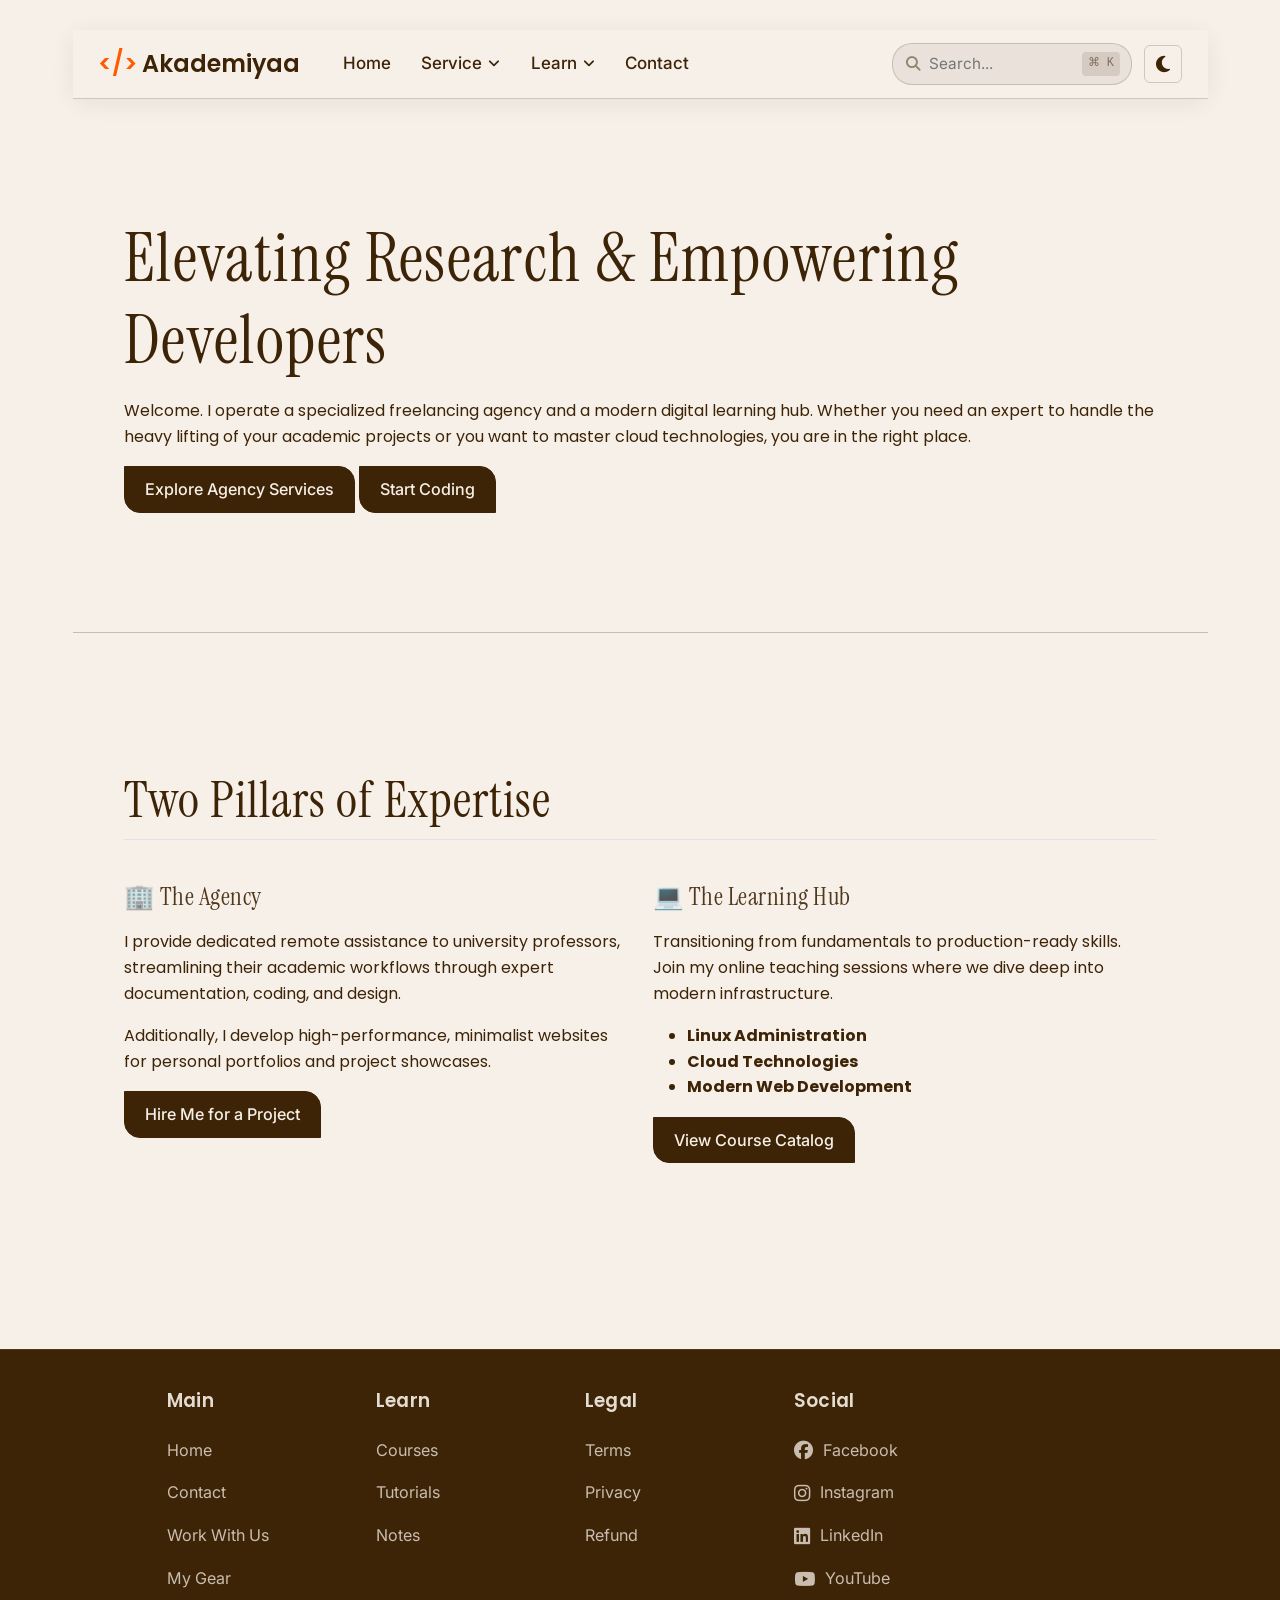
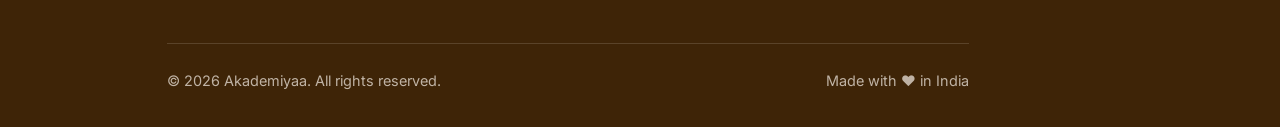
==== docs/index.html @ 66c4607c "website_added" ====
<!DOCTYPE html>
<html xmlns="http://www.w3.org/1999/xhtml" lang="en" xml:lang="en"><head>

<meta charset="utf-8">
<meta name="generator" content="quarto-1.8.26">

<meta name="viewport" content="width=device-width, initial-scale=1.0, user-scalable=yes">


<title>Akademiyaa</title>
<style>
code{white-space: pre-wrap;}
span.smallcaps{font-variant: small-caps;}
div.columns{display: flex; gap: min(4vw, 1.5em);}
div.column{flex: auto; overflow-x: auto;}
div.hanging-indent{margin-left: 1.5em; text-indent: -1.5em;}
ul.task-list{list-style: none;}
ul.task-list li input[type="checkbox"] {
  width: 0.8em;
  margin: 0 0.8em 0.2em -1em; /* quarto-specific, see https://github.com/quarto-dev/quarto-cli/issues/4556 */ 
  vertical-align: middle;
}
</style>


<script src="site_libs/quarto-nav/quarto-nav.js"></script>
<script src="site_libs/clipboard/clipboard.min.js"></script>
<script src="site_libs/quarto-search/autocomplete.umd.js"></script>
<script src="site_libs/quarto-search/fuse.min.js"></script>
<script src="site_libs/quarto-search/quarto-search.js"></script>
<meta name="quarto:offset" content="./">
<script src="site_libs/quarto-html/quarto.js" type="module"></script>
<script src="site_libs/quarto-html/tabsets/tabsets.js" type="module"></script>
<script src="site_libs/quarto-html/axe/axe-check.js" type="module"></script>
<script src="site_libs/quarto-html/popper.min.js"></script>
<script src="site_libs/quarto-html/tippy.umd.min.js"></script>
<script src="site_libs/quarto-html/anchor.min.js"></script>
<link href="site_libs/quarto-html/tippy.css" rel="stylesheet">
<link href="site_libs/quarto-html/quarto-syntax-highlighting-587c61ba64f3a5504c4d52d930310e48.css" rel="stylesheet" id="quarto-text-highlighting-styles">
<script src="site_libs/bootstrap/bootstrap.min.js"></script>
<link href="site_libs/bootstrap/bootstrap-icons.css" rel="stylesheet">
<link href="site_libs/bootstrap/bootstrap-ffa9a6279353761231ec249df0a7fdd3.min.css" rel="stylesheet" append-hash="true" id="quarto-bootstrap" data-mode="light">
<script id="quarto-search-options" type="application/json">{
  "location": "sidebar",
  "copy-button": false,
  "collapse-after": 3,
  "panel-placement": "start",
  "type": "textbox",
  "limit": 50,
  "keyboard-shortcut": [
    "f",
    "/",
    "s"
  ],
  "show-item-context": false,
  "language": {
    "search-no-results-text": "No results",
    "search-matching-documents-text": "matching documents",
    "search-copy-link-title": "Copy link to search",
    "search-hide-matches-text": "Hide additional matches",
    "search-more-match-text": "more match in this document",
    "search-more-matches-text": "more matches in this document",
    "search-clear-button-title": "Clear",
    "search-text-placeholder": "",
    "search-detached-cancel-button-title": "Cancel",
    "search-submit-button-title": "Submit",
    "search-label": "Search"
  }
}</script>
<link rel="stylesheet" href="https://cdnjs.cloudflare.com/ajax/libs/font-awesome/6.4.0/css/all.min.css">


<link rel="stylesheet" href="styles.css">
</head>

<body class="quarto-light">

<div id="quarto-search-results"></div>
<!-- content -->
<div id="quarto-content" class="quarto-container page-columns page-rows-contents page-layout-full">
<!-- sidebar -->
<!-- margin-sidebar -->
    
<!-- main -->
<main class="content column-page" id="quarto-document-content"><header id="title-block-header" class="quarto-title-block"></header>
<header class="custom-liquid-header">

  <div class="nav-container">

    

    <a href="./index.html" class="nav-brand">

      <span class="brand-brackets">&lt;/&gt;</span>Akademiyaa

    </a>



    <button class="mobile-menu-btn" id="mobile-toggle" aria-label="Toggle navigation">

      <i class="fa-solid fa-bars"></i>

    </button>



    <nav class="nav-menu" id="nav-menu">

      <ul class="nav-links">

        <li><a href="./index.html">Home</a></li>

        

        <li class="liquid-drop-item">

          <button class="liquid-drop-btn" aria-expanded="false">

            Service <i class="fa-solid fa-angle-down drop-icon"></i>

          </button>

          <ul class="liquid-drop-menu">

            <li><a href="./services/assistance.html">Remote Assistance</a></li>

            <li><a href="./services/webdev.html">Web Development</a></li>

          </ul>

        </li>



        <li class="liquid-drop-item">

          <button class="liquid-drop-btn" aria-expanded="false">

            Learn <i class="fa-solid fa-angle-down drop-icon"></i>

          </button>

          <ul class="liquid-drop-menu">

            <li><a href="./courses/all_courses.html">All Courses</a></li>

            <li><a href="./courses/clouds.html">Cloud Technologies</a></li>

            <li><a href="./courses/linux.html">Linux Distributions</a></li>

            <li><a href="./courses/languages.html">Programming Languages</a></li>

          </ul>

        </li>



        <li><a href="./contact.html">Contact</a></li>

      </ul>



      <div class="nav-actions">

        

        <div class="custom-search-container">

          <i class="fa-solid fa-magnifying-glass search-icon"></i>

          <input type="text" placeholder="Search..." class="custom-search-input" id="my-custom-search">

          <span class="search-shortcut">⌘ K</span>

        </div>



        <button id="custom-theme-toggle" class="theme-toggle-btn" aria-label="Toggle Dark Mode">

          <i class="fa-solid fa-moon dark-icon"></i>

          <i class="fa-solid fa-sun light-icon"></i>

        </button>

        

      </div>

    </nav>

  </div>

</header>



<script>

  document.addEventListener("DOMContentLoaded", () => {

    const themeToggle = document.getElementById("custom-theme-toggle");

    const htmlElement = document.documentElement;

    const mobileToggle = document.getElementById("mobile-toggle");

    const navMenu = document.getElementById("nav-menu");

    const dropdownToggles = document.querySelectorAll(".liquid-drop-btn");



    // Theme logic

    const currentTheme = localStorage.getItem("theme") || "light";

    if (currentTheme === "dark") htmlElement.setAttribute("data-bs-theme", "dark");



    themeToggle.addEventListener("click", () => {

      if (htmlElement.getAttribute("data-bs-theme") === "dark") {

        htmlElement.removeAttribute("data-bs-theme");

        localStorage.setItem("theme", "light");

      } else {

        htmlElement.setAttribute("data-bs-theme", "dark");

        localStorage.setItem("theme", "dark");

      }

    });



    // Mobile menu logic

    mobileToggle.addEventListener("click", () => navMenu.classList.toggle("active"));



    // Dropdown logic

    dropdownToggles.forEach(toggle => {

      toggle.addEventListener("click", (e) => {

        e.preventDefault(); 

        const parentLi = toggle.parentElement;

        document.querySelectorAll('.liquid-drop-item').forEach(item => {

          if (item !== parentLi) {

            item.classList.remove('open');

            item.querySelector('.drop-icon').style.transform = 'rotate(0deg)';

          }

        });

        parentLi.classList.toggle("open");

        const icon = toggle.querySelector('.drop-icon');

        icon.style.transform = parentLi.classList.contains("open") ? 'rotate(180deg)' : 'rotate(0deg)';

      });

    });

    

    document.addEventListener('click', (e) => {

      if (!e.target.closest('.liquid-drop-item')) {

        document.querySelectorAll('.liquid-drop-item').forEach(item => {

          item.classList.remove('open');

          item.querySelector('.drop-icon').style.transform = 'rotate(0deg)';

        });

      }

    });



    // SEARCH LOGIC (Connects your custom box to Quarto natively)

    const searchInput = document.getElementById("my-custom-search");



    if (searchInput) {

      document.addEventListener("keydown", (e) => {

        if ((e.metaKey || e.ctrlKey) && e.key === "k") {

          e.preventDefault(); 

          searchInput.focus(); 

        }

      });



      searchInput.addEventListener("keydown", (e) => {

        if (e.key === "Enter") {

          e.preventDefault(); 

          const query = searchInput.value.trim();

          

          if (query !== "") {

            // Find Quarto's real hidden search button

            const quartoBtn = document.querySelector("#quarto-search, .quarto-search-button");

            

            if (quartoBtn) {

              quartoBtn.click(); // Open the modal

              

              // Wait for modal to appear, then type the query

              setTimeout(() => {

                const modalInput = document.querySelector("#quarto-search-input, .aa-Input");

                if (modalInput) {

                  modalInput.value = query;

                  modalInput.dispatchEvent(new Event("input", { bubbles: true }));

                  modalInput.focus();

                }

              }, 200); 

            } else {

              window.location.href = `/search.html?q=${encodeURIComponent(query)}`;

            }

          }

        }

      });

    }

  });

</script>




<section id="elevating-research-empowering-developers" class="level1 content-section">
<h1>Elevating Research &amp; Empowering Developers</h1>
<p>Welcome. I operate a specialized freelancing agency and a modern digital learning hub. Whether you need an expert to handle the heavy lifting of your academic projects or you want to master cloud technologies, you are in the right place.</p>
<p><a href="#agency" class="btn btn-primary">Explore Agency Services</a> <a href="#learning" class="btn btn-primary">Start Coding</a></p>
</section>
<hr>
<section id="two-pillars-of-expertise" class="level2 content-section">
<h2 class="anchored" data-anchor-id="two-pillars-of-expertise">Two Pillars of Expertise</h2>
<div class="grid">
<section id="the-agency" class="level3 g-col-12 g-col-md-6">
<h3 class="anchored" data-anchor-id="the-agency">🏢 The Agency</h3>
<p>I provide dedicated remote assistance to university professors, streamlining their academic workflows through expert documentation, coding, and design.</p>
<p>Additionally, I develop high-performance, minimalist websites for personal portfolios and project showcases.</p>
<p><a href="./contact.html" class="btn btn-primary">Hire Me for a Project</a></p>
</section>
<section id="the-learning-hub" class="level3 g-col-12 g-col-md-6">
<h3 class="anchored" data-anchor-id="the-learning-hub">💻 The Learning Hub</h3>
<p>Transitioning from fundamentals to production-ready skills. Join my online teaching sessions where we dive deep into modern infrastructure.</p>
<ul>
<li><strong>Linux Administration</strong></li>
<li><strong>Cloud Technologies</strong></li>
<li><strong>Modern Web Development</strong></li>
</ul>
<p><a href=".\courses/coding.qmd" class="btn btn-primary">View Course Catalog</a></p>
</section>
</div>
</section>



</main> <!-- /main -->
<footer class="akademiyaa-footer">

  <div class="footer-grid-container">

    

    <div class="footer-col">

      <h4 class="footer-heading">Main</h4>

      <a href="./index.html">Home</a>

      <a href="./contact.html">Contact</a>

      <a href="./services/assistance.html">Work With Us</a>

      <a href="./about.html">My Gear</a>

    </div>

    

    <div class="footer-col">

      <h4 class="footer-heading">Learn</h4>

      <a href="./courses/clouds.html">Courses</a> <a href="./courses/coding.qmd">Tutorials</a>

      <a href="./notes.qmd">Notes</a>

    </div>

    

    <div class="footer-col">

      <h4 class="footer-heading">Legal</h4>

      <a href="./terms.qmd">Terms</a>

      <a href="./privacy.qmd">Privacy</a>

      <a href="./refund.qmd">Refund</a>

    </div>

    

    <div class="footer-col">

      <h4 class="footer-heading">Social</h4>

      <a href="https://facebook.com/yourpage" target="_blank"><i class="fa-brands fa-facebook"></i> Facebook</a>

      <a href="https://instagram.com/yourprofile" target="_blank"><i class="fa-brands fa-instagram"></i> Instagram</a>

      <a href="https://linkedin.com/in/yourprofile" target="_blank"><i class="fa-brands fa-linkedin"></i> LinkedIn</a>

      <a href="https://youtube.com/yourchannel" target="_blank"><i class="fa-brands fa-youtube"></i> YouTube</a>

    </div>



  </div>

  

  <div class="footer-bottom">

    <span class="footer-copyright">© 2026 Akademiyaa. All rights reserved.</span>

    <span class="footer-made-with">Made with ❤️ in India</span>

  </div>

</footer>
<script id="quarto-html-after-body" type="application/javascript">
  window.document.addEventListener("DOMContentLoaded", function (event) {
    const icon = "";
    const anchorJS = new window.AnchorJS();
    anchorJS.options = {
      placement: 'right',
      icon: icon
    };
    anchorJS.add('.anchored');
    const isCodeAnnotation = (el) => {
      for (const clz of el.classList) {
        if (clz.startsWith('code-annotation-')) {                     
          return true;
        }
      }
      return false;
    }
    const onCopySuccess = function(e) {
      // button target
      const button = e.trigger;
      // don't keep focus
      button.blur();
      // flash "checked"
      button.classList.add('code-copy-button-checked');
      var currentTitle = button.getAttribute("title");
      button.setAttribute("title", "Copied!");
      let tooltip;
      if (window.bootstrap) {
        button.setAttribute("data-bs-toggle", "tooltip");
        button.setAttribute("data-bs-placement", "left");
        button.setAttribute("data-bs-title", "Copied!");
        tooltip = new bootstrap.Tooltip(button, 
          { trigger: "manual", 
            customClass: "code-copy-button-tooltip",
            offset: [0, -8]});
        tooltip.show();    
      }
      setTimeout(function() {
        if (tooltip) {
          tooltip.hide();
          button.removeAttribute("data-bs-title");
          button.removeAttribute("data-bs-toggle");
          button.removeAttribute("data-bs-placement");
        }
        button.setAttribute("title", currentTitle);
        button.classList.remove('code-copy-button-checked');
      }, 1000);
      // clear code selection
      e.clearSelection();
    }
    const getTextToCopy = function(trigger) {
      const outerScaffold = trigger.parentElement.cloneNode(true);
      const codeEl = outerScaffold.querySelector('code');
      for (const childEl of codeEl.children) {
        if (isCodeAnnotation(childEl)) {
          childEl.remove();
        }
      }
      return codeEl.innerText;
    }
    const clipboard = new window.ClipboardJS('.code-copy-button:not([data-in-quarto-modal])', {
      text: getTextToCopy
    });
    clipboard.on('success', onCopySuccess);
    if (window.document.getElementById('quarto-embedded-source-code-modal')) {
      const clipboardModal = new window.ClipboardJS('.code-copy-button[data-in-quarto-modal]', {
        text: getTextToCopy,
        container: window.document.getElementById('quarto-embedded-source-code-modal')
      });
      clipboardModal.on('success', onCopySuccess);
    }
      var localhostRegex = new RegExp(/^(?:http|https):\/\/localhost\:?[0-9]*\//);
      var mailtoRegex = new RegExp(/^mailto:/);
        var filterRegex = new RegExp("https:\/\/akademiyaa\.github\.io\/");
      var isInternal = (href) => {
          return filterRegex.test(href) || localhostRegex.test(href) || mailtoRegex.test(href);
      }
      // Inspect non-navigation links and adorn them if external
     var links = window.document.querySelectorAll('a[href]:not(.nav-link):not(.navbar-brand):not(.toc-action):not(.sidebar-link):not(.sidebar-item-toggle):not(.pagination-link):not(.no-external):not([aria-hidden]):not(.dropdown-item):not(.quarto-navigation-tool):not(.about-link)');
      for (var i=0; i<links.length; i++) {
        const link = links[i];
        if (!isInternal(link.href)) {
          // undo the damage that might have been done by quarto-nav.js in the case of
          // links that we want to consider external
          if (link.dataset.originalHref !== undefined) {
            link.href = link.dataset.originalHref;
          }
            // target, if specified
            link.setAttribute("target", "_blank");
            if (link.getAttribute("rel") === null) {
              link.setAttribute("rel", "noopener");
            }
        }
      }
    function tippyHover(el, contentFn, onTriggerFn, onUntriggerFn) {
      const config = {
        allowHTML: true,
        maxWidth: 500,
        delay: 100,
        arrow: false,
        appendTo: function(el) {
            return el.parentElement;
        },
        interactive: true,
        interactiveBorder: 10,
        theme: 'quarto',
        placement: 'bottom-start',
      };
      if (contentFn) {
        config.content = contentFn;
      }
      if (onTriggerFn) {
        config.onTrigger = onTriggerFn;
      }
      if (onUntriggerFn) {
        config.onUntrigger = onUntriggerFn;
      }
      window.tippy(el, config); 
    }
    const noterefs = window.document.querySelectorAll('a[role="doc-noteref"]');
    for (var i=0; i<noterefs.length; i++) {
      const ref = noterefs[i];
      tippyHover(ref, function() {
        // use id or data attribute instead here
        let href = ref.getAttribute('data-footnote-href') || ref.getAttribute('href');
        try { href = new URL(href).hash; } catch {}
        const id = href.replace(/^#\/?/, "");
        const note = window.document.getElementById(id);
        if (note) {
          return note.innerHTML;
        } else {
          return "";
        }
      });
    }
    const xrefs = window.document.querySelectorAll('a.quarto-xref');
    const processXRef = (id, note) => {
      // Strip column container classes
      const stripColumnClz = (el) => {
        el.classList.remove("page-full", "page-columns");
        if (el.children) {
          for (const child of el.children) {
            stripColumnClz(child);
          }
        }
      }
      stripColumnClz(note)
      if (id === null || id.startsWith('sec-')) {
        // Special case sections, only their first couple elements
        const container = document.createElement("div");
        if (note.children && note.children.length > 2) {
          container.appendChild(note.children[0].cloneNode(true));
          for (let i = 1; i < note.children.length; i++) {
            const child = note.children[i];
            if (child.tagName === "P" && child.innerText === "") {
              continue;
            } else {
              container.appendChild(child.cloneNode(true));
              break;
            }
          }
          if (window.Quarto?.typesetMath) {
            window.Quarto.typesetMath(container);
          }
          return container.innerHTML
        } else {
          if (window.Quarto?.typesetMath) {
            window.Quarto.typesetMath(note);
          }
          return note.innerHTML;
        }
      } else {
        // Remove any anchor links if they are present
        const anchorLink = note.querySelector('a.anchorjs-link');
        if (anchorLink) {
          anchorLink.remove();
        }
        if (window.Quarto?.typesetMath) {
          window.Quarto.typesetMath(note);
        }
        if (note.classList.contains("callout")) {
          return note.outerHTML;
        } else {
          return note.innerHTML;
        }
      }
    }
    for (var i=0; i<xrefs.length; i++) {
      const xref = xrefs[i];
      tippyHover(xref, undefined, function(instance) {
        instance.disable();
        let url = xref.getAttribute('href');
        let hash = undefined; 
        if (url.startsWith('#')) {
          hash = url;
        } else {
          try { hash = new URL(url).hash; } catch {}
        }
        if (hash) {
          const id = hash.replace(/^#\/?/, "");
          const note = window.document.getElementById(id);
          if (note !== null) {
            try {
              const html = processXRef(id, note.cloneNode(true));
              instance.setContent(html);
            } finally {
              instance.enable();
              instance.show();
            }
          } else {
            // See if we can fetch this
            fetch(url.split('#')[0])
            .then(res => res.text())
            .then(html => {
              const parser = new DOMParser();
              const htmlDoc = parser.parseFromString(html, "text/html");
              const note = htmlDoc.getElementById(id);
              if (note !== null) {
                const html = processXRef(id, note);
                instance.setContent(html);
              } 
            }).finally(() => {
              instance.enable();
              instance.show();
            });
          }
        } else {
          // See if we can fetch a full url (with no hash to target)
          // This is a special case and we should probably do some content thinning / targeting
          fetch(url)
          .then(res => res.text())
          .then(html => {
            const parser = new DOMParser();
            const htmlDoc = parser.parseFromString(html, "text/html");
            const note = htmlDoc.querySelector('main.content');
            if (note !== null) {
              // This should only happen for chapter cross references
              // (since there is no id in the URL)
              // remove the first header
              if (note.children.length > 0 && note.children[0].tagName === "HEADER") {
                note.children[0].remove();
              }
              const html = processXRef(null, note);
              instance.setContent(html);
            } 
          }).finally(() => {
            instance.enable();
            instance.show();
          });
        }
      }, function(instance) {
      });
    }
        let selectedAnnoteEl;
        const selectorForAnnotation = ( cell, annotation) => {
          let cellAttr = 'data-code-cell="' + cell + '"';
          let lineAttr = 'data-code-annotation="' +  annotation + '"';
          const selector = 'span[' + cellAttr + '][' + lineAttr + ']';
          return selector;
        }
        const selectCodeLines = (annoteEl) => {
          const doc = window.document;
          const targetCell = annoteEl.getAttribute("data-target-cell");
          const targetAnnotation = annoteEl.getAttribute("data-target-annotation");
          const annoteSpan = window.document.querySelector(selectorForAnnotation(targetCell, targetAnnotation));
          const lines = annoteSpan.getAttribute("data-code-lines").split(",");
          const lineIds = lines.map((line) => {
            return targetCell + "-" + line;
          })
          let top = null;
          let height = null;
          let parent = null;
          if (lineIds.length > 0) {
              //compute the position of the single el (top and bottom and make a div)
              const el = window.document.getElementById(lineIds[0]);
              top = el.offsetTop;
              height = el.offsetHeight;
              parent = el.parentElement.parentElement;
            if (lineIds.length > 1) {
              const lastEl = window.document.getElementById(lineIds[lineIds.length - 1]);
              const bottom = lastEl.offsetTop + lastEl.offsetHeight;
              height = bottom - top;
            }
            if (top !== null && height !== null && parent !== null) {
              // cook up a div (if necessary) and position it 
              let div = window.document.getElementById("code-annotation-line-highlight");
              if (div === null) {
                div = window.document.createElement("div");
                div.setAttribute("id", "code-annotation-line-highlight");
                div.style.position = 'absolute';
                parent.appendChild(div);
              }
              div.style.top = top - 2 + "px";
              div.style.height = height + 4 + "px";
              div.style.left = 0;
              let gutterDiv = window.document.getElementById("code-annotation-line-highlight-gutter");
              if (gutterDiv === null) {
                gutterDiv = window.document.createElement("div");
                gutterDiv.setAttribute("id", "code-annotation-line-highlight-gutter");
                gutterDiv.style.position = 'absolute';
                const codeCell = window.document.getElementById(targetCell);
                const gutter = codeCell.querySelector('.code-annotation-gutter');
                gutter.appendChild(gutterDiv);
              }
              gutterDiv.style.top = top - 2 + "px";
              gutterDiv.style.height = height + 4 + "px";
            }
            selectedAnnoteEl = annoteEl;
          }
        };
        const unselectCodeLines = () => {
          const elementsIds = ["code-annotation-line-highlight", "code-annotation-line-highlight-gutter"];
          elementsIds.forEach((elId) => {
            const div = window.document.getElementById(elId);
            if (div) {
              div.remove();
            }
          });
          selectedAnnoteEl = undefined;
        };
          // Handle positioning of the toggle
      window.addEventListener(
        "resize",
        throttle(() => {
          elRect = undefined;
          if (selectedAnnoteEl) {
            selectCodeLines(selectedAnnoteEl);
          }
        }, 10)
      );
      function throttle(fn, ms) {
      let throttle = false;
      let timer;
        return (...args) => {
          if(!throttle) { // first call gets through
              fn.apply(this, args);
              throttle = true;
          } else { // all the others get throttled
              if(timer) clearTimeout(timer); // cancel #2
              timer = setTimeout(() => {
                fn.apply(this, args);
                timer = throttle = false;
              }, ms);
          }
        };
      }
        // Attach click handler to the DT
        const annoteDls = window.document.querySelectorAll('dt[data-target-cell]');
        for (const annoteDlNode of annoteDls) {
          annoteDlNode.addEventListener('click', (event) => {
            const clickedEl = event.target;
            if (clickedEl !== selectedAnnoteEl) {
              unselectCodeLines();
              const activeEl = window.document.querySelector('dt[data-target-cell].code-annotation-active');
              if (activeEl) {
                activeEl.classList.remove('code-annotation-active');
              }
              selectCodeLines(clickedEl);
              clickedEl.classList.add('code-annotation-active');
            } else {
              // Unselect the line
              unselectCodeLines();
              clickedEl.classList.remove('code-annotation-active');
            }
          });
        }
    const findCites = (el) => {
      const parentEl = el.parentElement;
      if (parentEl) {
        const cites = parentEl.dataset.cites;
        if (cites) {
          return {
            el,
            cites: cites.split(' ')
          };
        } else {
          return findCites(el.parentElement)
        }
      } else {
        return undefined;
      }
    };
    var bibliorefs = window.document.querySelectorAll('a[role="doc-biblioref"]');
    for (var i=0; i<bibliorefs.length; i++) {
      const ref = bibliorefs[i];
      const citeInfo = findCites(ref);
      if (citeInfo) {
        tippyHover(citeInfo.el, function() {
          var popup = window.document.createElement('div');
          citeInfo.cites.forEach(function(cite) {
            var citeDiv = window.document.createElement('div');
            citeDiv.classList.add('hanging-indent');
            citeDiv.classList.add('csl-entry');
            var biblioDiv = window.document.getElementById('ref-' + cite);
            if (biblioDiv) {
              citeDiv.innerHTML = biblioDiv.innerHTML;
            }
            popup.appendChild(citeDiv);
          });
          return popup.innerHTML;
        });
      }
    }
  });
  </script>
</div> <!-- /content -->




</body></html>
---- docs/site_libs/quarto-html/tippy.css ----
.tippy-box[data-animation=fade][data-state=hidden]{opacity:0}[data-tippy-root]{max-width:calc(100vw - 10px)}.tippy-box{position:relative;background-color:#333;color:#fff;border-radius:4px;font-size:14px;line-height:1.4;white-space:normal;outline:0;transition-property:transform,visibility,opacity}.tippy-box[data-placement^=top]>.tippy-arrow{bottom:0}.tippy-box[data-placement^=top]>.tippy-arrow:before{bottom:-7px;left:0;border-width:8px 8px 0;border-top-color:initial;transform-origin:center top}.tippy-box[data-placement^=bottom]>.tippy-arrow{top:0}.tippy-box[data-placement^=bottom]>.tippy-arrow:before{top:-7px;left:0;border-width:0 8px 8px;border-bottom-color:initial;transform-origin:center bottom}.tippy-box[data-placement^=left]>.tippy-arrow{right:0}.tippy-box[data-placement^=left]>.tippy-arrow:before{border-width:8px 0 8px 8px;border-left-color:initial;right:-7px;transform-origin:center left}.tippy-box[data-placement^=right]>.tippy-arrow{left:0}.tippy-box[data-placement^=right]>.tippy-arrow:before{left:-7px;border-width:8px 8px 8px 0;border-right-color:initial;transform-origin:center right}.tippy-box[data-inertia][data-state=visible]{transition-timing-function:cubic-bezier(.54,1.5,.38,1.11)}.tippy-arrow{width:16px;height:16px;color:#333}.tippy-arrow:before{content:"";position:absolute;border-color:transparent;border-style:solid}.tippy-content{position:relative;padding:5px 9px;z-index:1}
---- docs/site_libs/quarto-html/quarto-syntax-highlighting-587c61ba64f3a5504c4d52d930310e48.css ----
/* quarto syntax highlight colors */
:root {
  --quarto-hl-ot-color: #003B4F;
  --quarto-hl-at-color: #657422;
  --quarto-hl-ss-color: #20794D;
  --quarto-hl-an-color: #5E5E5E;
  --quarto-hl-fu-color: #4758AB;
  --quarto-hl-st-color: #20794D;
  --quarto-hl-cf-color: #003B4F;
  --quarto-hl-op-color: #5E5E5E;
  --quarto-hl-er-color: #AD0000;
  --quarto-hl-bn-color: #AD0000;
  --quarto-hl-al-color: #AD0000;
  --quarto-hl-va-color: #111111;
  --quarto-hl-bu-color: inherit;
  --quarto-hl-ex-color: inherit;
  --quarto-hl-pp-color: #AD0000;
  --quarto-hl-in-color: #5E5E5E;
  --quarto-hl-vs-color: #20794D;
  --quarto-hl-wa-color: #5E5E5E;
  --quarto-hl-do-color: #5E5E5E;
  --quarto-hl-im-color: #00769E;
  --quarto-hl-ch-color: #20794D;
  --quarto-hl-dt-color: #AD0000;
  --quarto-hl-fl-color: #AD0000;
  --quarto-hl-co-color: #5E5E5E;
  --quarto-hl-cv-color: #5E5E5E;
  --quarto-hl-cn-color: #8f5902;
  --quarto-hl-sc-color: #5E5E5E;
  --quarto-hl-dv-color: #AD0000;
  --quarto-hl-kw-color: #003B4F;
}

/* other quarto variables */
:root {
  --quarto-font-monospace: SFMono-Regular, Menlo, Monaco, Consolas, "Liberation Mono", "Courier New", monospace;
}

/* syntax highlight based on Pandoc's rules */
pre > code.sourceCode > span {
  color: #003B4F;
}

code.sourceCode > span {
  color: #003B4F;
}

div.sourceCode,
div.sourceCode pre.sourceCode {
  color: #003B4F;
}

/* Normal */
code span {
  color: #003B4F;
}

/* Alert */
code span.al {
  color: #AD0000;
  font-style: inherit;
}

/* Annotation */
code span.an {
  color: #5E5E5E;
  font-style: inherit;
}

/* Attribute */
code span.at {
  color: #657422;
  font-style: inherit;
}

/* BaseN */
code span.bn {
  color: #AD0000;
  font-style: inherit;
}

/* BuiltIn */
code span.bu {
  font-style: inherit;
}

/* ControlFlow */
code span.cf {
  color: #003B4F;
  font-weight: bold;
  font-style: inherit;
}

/* Char */
code span.ch {
  color: #20794D;
  font-style: inherit;
}

/* Constant */
code span.cn {
  color: #8f5902;
  font-style: inherit;
}

/* Comment */
code span.co {
  color: #5E5E5E;
  font-style: inherit;
}

/* CommentVar */
code span.cv {
  color: #5E5E5E;
  font-style: italic;
}

/* Documentation */
code span.do {
  color: #5E5E5E;
  font-style: italic;
}

/* DataType */
code span.dt {
  color: #AD0000;
  font-style: inherit;
}

/* DecVal */
code span.dv {
  color: #AD0000;
  font-style: inherit;
}

/* Error */
code span.er {
  color: #AD0000;
  font-style: inherit;
}

/* Extension */
code span.ex {
  font-style: inherit;
}

/* Float */
code span.fl {
  color: #AD0000;
  font-style: inherit;
}

/* Function */
code span.fu {
  color: #4758AB;
  font-style: inherit;
}

/* Import */
code span.im {
  color: #00769E;
  font-style: inherit;
}

/* Information */
code span.in {
  color: #5E5E5E;
  font-style: inherit;
}

/* Keyword */
code span.kw {
  color: #003B4F;
  font-weight: bold;
  font-style: inherit;
}

/* Operator */
code span.op {
  color: #5E5E5E;
  font-style: inherit;
}

/* Other */
code span.ot {
  color: #003B4F;
  font-style: inherit;
}

/* Preprocessor */
code span.pp {
  color: #AD0000;
  font-style: inherit;
}

/* SpecialChar */
code span.sc {
  color: #5E5E5E;
  font-style: inherit;
}

/* SpecialString */
code span.ss {
  color: #20794D;
  font-style: inherit;
}

/* String */
code span.st {
  color: #20794D;
  font-style: inherit;
}

/* Variable */
code span.va {
  color: #111111;
  font-style: inherit;
}

/* VerbatimString */
code span.vs {
  color: #20794D;
  font-style: inherit;
}

/* Warning */
code span.wa {
  color: #5E5E5E;
  font-style: italic;
}

.prevent-inlining {
  content: "</";
}

/*# sourceMappingURL=2dce1cc6c82594539e1579de68416b47.css.map */
---- docs/styles.css ----
@import url('https://fonts.googleapis.com/css2?family=Instrument+Serif:ital@0;1&family=Inter:wght@400;500;600&family=Poppins:wght@300;400;500;600&display=swap');

/* ==========================================================================
   Akademiyaa - Minimalist Liquid Glass Theme
   Strict Palette | Asymmetric Geometry | Custom Fonts
   ========================================================================== */

:root {
  /* STRICT 4-COLOR PALETTE */
  --color-orange: #ff5c00;      /* Vivid Orange */
  --color-dark: #3e2407;        /* French Roast */
  --color-mid: #796758;         /* Soft Brown */
  --color-light: #f7f0e8;       /* Orangey Greige */

  /* Light Mode Assignment */
  --page-bg: var(--color-light); 
  --text-main: var(--color-dark); 
  --accent: var(--color-orange);
  
  /* Liquid Glass Base */
  --glass-bg: rgba(247, 240, 232, 0.75);
  --glass-border: rgba(121, 103, 88, 0.3); 
  --glass-shadow: rgba(62, 36, 7, 0.08); 
  --code-bg: rgba(121, 103, 88, 0.1);
}

[data-bs-theme="dark"] {
  /* Dark Mode Assignment */
  --page-bg: var(--color-dark); 
  --text-main: var(--color-light); 
  --accent: var(--color-orange);
  
  /* Dark Glass Base */
  --glass-bg: rgba(62, 36, 7, 0.75);
  --glass-border: rgba(247, 240, 232, 0.15); 
  --glass-shadow: rgba(0, 0, 0, 0.3); 
  --code-bg: rgba(247, 240, 232, 0.05);
}

/* --- Base Styles --- */
body {
  font-family: 'Poppins', sans-serif; 
  background-color: var(--page-bg) !important;
  color: var(--text-main) !important;
  line-height: 1.6;
  font-size: 16px; 
  margin: 0;
  padding: 0;
  transition: background-color 0.4s ease, color 0.4s ease; 
}

h1, h2, h3, h4, h5 { 
  font-family: 'Instrument Serif', serif; 
  font-weight: 400; 
  letter-spacing: 0.02em; 
  color: var(--text-main);
  margin-bottom: 1rem;
}

h1 { font-size: 3rem; }
h2 { font-size: 2.25rem; }

a { color: var(--text-main); transition: color 0.2s ease, opacity 0.2s ease; }
a:hover { color: var(--accent); opacity: 1; }


/* 1. Hide Quarto's auto-generated title block that is floating above the navbar */
header#title-block-header {
  display: none !important;
}
.quarto-title-banner {
  display: none !important;
}

/* 2. Safely hide Quarto's default navbar (so JS can still click the search button) */
#quarto-header {
  position: absolute !important;
  top: -9999px !important;
  visibility: hidden !important;
  height: 0 !important;
  overflow: hidden !important;
}



/* ==========================================================================
   Custom Liquid Glass Header
   ========================================================================== */
.custom-liquid-header {
  font-family: 'Inter', sans-serif;
  background: var(--glass-bg); 
  backdrop-filter: blur(16px);
  -webkit-backdrop-filter: blur(16px);
  border-bottom: 1px solid var(--glass-border);
  box-shadow: 0 4px 30px var(--glass-shadow);
  position: sticky;
  top: 0;
  z-index: 1000;
  transition: background-color 0.4s ease, border-color 0.4s ease;
}

.nav-container {
  display: flex;
  justify-content: space-between;
  align-items: center;
  padding: 0.75rem 1.5rem;
  max-width: 1400px;
  margin: 0 auto;
}

.nav-brand {
  font-family: 'Poppins', sans-serif;
  font-weight: 600;
  font-size: 1.4rem;
  color: var(--text-main);
  text-decoration: none;
  display: flex;
  align-items: center;
  gap: 4px;
}

.brand-brackets { color: var(--color-orange); }
.nav-brand:hover { opacity: 0.9; color: var(--text-main); }

.nav-menu {
  display: flex;
  align-items: center;
  justify-content: space-between;
  flex-grow: 1;
  margin-left: 2.5rem;
}

.nav-links {
  display: flex;
  list-style: none; 
  gap: 1.8rem;
  margin: 0;
  padding: 0;
}

.nav-links a {
  color: var(--text-main);
  text-decoration: none;
  font-weight: 500;
  font-size: 1rem;
  transition: color 0.2s ease;
}

.nav-links a:hover { color: var(--color-orange); }

.nav-actions { display: flex; align-items: center; gap: 12px; }

/* --- Search Pill --- */
.custom-search-container { position: relative; display: flex; align-items: center; }
.search-icon { position: absolute; left: 14px; color: var(--text-main); opacity: 0.5; font-size: 0.85rem; }

.custom-search-input {
  background-color: var(--code-bg);
  border: 1px solid var(--glass-border);
  color: var(--text-main);
  border-radius: 20px;
  padding: 8px 40px 8px 36px;
  font-family: 'Inter', sans-serif;
  font-size: 0.9rem;
  width: 240px;
  transition: all 0.3s ease;
}

.custom-search-input:focus {
  outline: none;
  border-color: var(--color-orange);
  box-shadow: 0 0 0 2px rgba(255, 92, 0, 0.2);
  background-color: transparent;
}

.search-shortcut {
  position: absolute;
  right: 12px;
  background: var(--glass-border);
  color: var(--text-main);
  padding: 2px 6px;
  border-radius: 4px;
  font-size: 0.7rem;
  font-family: monospace;
  opacity: 0.6;
  pointer-events: none;
}

/* --- ASYMMETRIC BUTTON GEOMETRY --- */
.nav-btn, .btn-primary {
  font-family: 'Inter', sans-serif;
  font-weight: 500;
  font-size: 0.95rem;
  padding: 10px 20px;
  text-decoration: none;
  transition: all 0.3s ease;
  display: inline-flex;
  align-items: center;
  justify-content: center;
  gap: 8px;
}

.btn-login {
  background-color: transparent;
  border: 1px solid var(--glass-border);
  color: var(--text-main);
  border-radius: 16px 0 16px 0 !important;
}

.btn-login:hover {
  background-color: var(--code-bg);
  border-color: var(--text-main);
}

.btn-signup, .btn-primary, .btn-submit-solid {
  background-color: var(--color-dark); 
  color: var(--color-light); 
  border: 1px solid var(--color-dark);
  border-radius: 0 16px 0 16px !important;
}

.btn-signup:hover, .btn-primary:hover, .btn-submit-solid:hover {
  background-color: var(--color-orange);
  border-color: var(--color-orange);
  color: var(--color-light);
  transform: translateY(-2px);
  box-shadow: 0 6px 20px rgba(255, 92, 0, 0.25);
}

[data-bs-theme="dark"] .btn-signup, 
[data-bs-theme="dark"] .btn-primary, 
[data-bs-theme="dark"] .btn-submit-solid {
  background-color: var(--color-light);
  color: var(--color-dark);
  border-color: var(--color-light);
}

[data-bs-theme="dark"] .btn-signup:hover, 
[data-bs-theme="dark"] .btn-primary:hover, 
[data-bs-theme="dark"] .btn-submit-solid:hover {
  background-color: var(--color-orange);
  color: var(--color-light);
  border-color: var(--color-orange);
}

/* --- Sun/Moon Theme Toggle --- */
.theme-toggle-btn {
  background: transparent;
  border: 1px solid var(--glass-border);
  color: var(--text-main);
  border-radius: 6px;
  width: 38px;
  height: 38px;
  display: flex;
  align-items: center;
  justify-content: center;
  cursor: pointer;
  transition: all 0.3s ease;
  font-size: 1.1rem;
}

.theme-toggle-btn:hover {
  background: var(--code-bg);
  color: var(--color-orange);
  border-color: var(--color-orange);
}

.light-icon { display: none; }
.dark-icon { display: block; }
[data-bs-theme="dark"] .light-icon { display: block; color: var(--color-orange); }
[data-bs-theme="dark"] .dark-icon { display: none; }

/* --- Mobile Menu --- */
.mobile-menu-btn {
  display: none;
  background: transparent;
  border: 1px solid var(--glass-border);
  color: var(--text-main);
  font-size: 1.25rem;
  padding: 6px 10px;
  border-radius: 6px;
  cursor: pointer;
}

@media (max-width: 992px) {
  .mobile-menu-btn { display: block; }
  .nav-menu {
    display: none;
    flex-direction: column;
    position: absolute;
    top: 100%;
    left: 0;
    width: 100%;
    background: var(--glass-bg);
    backdrop-filter: blur(20px);
    -webkit-backdrop-filter: blur(20px);
    border-bottom: 1px solid var(--glass-border);
    padding: 1.5rem;
    margin: 0;
    gap: 1.5rem;
    border-radius: 0 0 24px 24px;
  }
  .nav-menu.active { display: flex; }
  .nav-links { flex-direction: column; width: 100%; text-align: center; gap: 1rem; }
  .nav-actions { flex-direction: column; width: 100%; }
  .custom-search-input, .custom-search-container, .nav-btn { width: 100%; text-align: center; }
}


/* ==========================================================================
   Header Dropdown Menus (Liquid Glass) - BOOTSTRAP CONFLICT FIXED
   ========================================================================== */
.liquid-drop-item {
  position: relative;
}

.liquid-drop-btn {
  background: none;
  border: none;
  color: var(--text-main);
  font-family: 'Inter', sans-serif;
  font-weight: 500;
  font-size: 1rem;
  cursor: pointer;
  display: flex;
  align-items: center;
  gap: 6px;
  padding: 0;
  transition: color 0.2s ease;
}

.liquid-drop-btn:hover {
  color: var(--color-orange);
}

.drop-icon {
  font-size: 0.8em;
  transition: transform 0.3s ease;
}

/* The Glass Dropdown Box */
.liquid-drop-menu {
  position: absolute;
  top: 150%;
  left: 0;
  background: var(--glass-bg);
  backdrop-filter: blur(24px);
  -webkit-backdrop-filter: blur(24px);
  border: 1px solid var(--glass-border);
  box-shadow: 0 10px 40px var(--glass-shadow);
  border-radius: 12px;
  list-style: none;
  padding: 0.75rem 0;
  min-width: 280px;
  opacity: 0;
  visibility: hidden;
  pointer-events: none; 
  transform: translateY(15px);
  transition: all 0.3s ease;
  z-index: 1001;
}

/* Desktop Hover Trigger */
@media (min-width: 993px) {
  .liquid-drop-item:hover .liquid-drop-menu {
    opacity: 1;
    visibility: visible;
    pointer-events: auto;
    transform: translateY(0);
    top: 100%;
  }
  
  .liquid-drop-item:hover .drop-icon {
    transform: rotate(180deg);
  }
}

/* JS Click Trigger (Fallback/Mobile) */
.liquid-drop-item.open .liquid-drop-menu {
  opacity: 1;
  visibility: visible;
  pointer-events: auto;
  transform: translateY(0);
  top: 100%;
}

.liquid-drop-menu li { margin: 0; }

/* Links inside the dropdown */
.liquid-drop-menu a {
  display: block;
  padding: 12px 24px;
  color: var(--text-main);
  font-size: 0.95rem;
  font-weight: 500;
  border-bottom: 1px solid rgba(121, 103, 88, 0.1);
  transition: all 0.2s ease;
}

[data-bs-theme="dark"] .liquid-drop-menu a {
  border-bottom: 1px solid rgba(247, 240, 232, 0.05);
}

.liquid-drop-menu li:last-child a { border-bottom: none; }

.liquid-drop-menu a:hover {
  background: var(--code-bg);
  color: var(--color-orange);
  padding-left: 28px;
}

/* --- Mobile Menu Dropdown Overrides --- */
@media (max-width: 992px) {
  .liquid-drop-item { width: 100%; }
  
  .liquid-drop-btn {
    width: 100%;
    justify-content: center;
    padding: 10px 0;
  }
  
  .liquid-drop-menu {
    position: static;
    box-shadow: none;
    background: rgba(0, 0, 0, 0.03); 
    border: none;
    border-left: 2px solid var(--color-orange); 
    border-radius: 0 12px 12px 0;
    margin-top: 10px;
    opacity: 1;
    visibility: visible;
    pointer-events: auto;
    transform: none;
    display: none; 
  }
  
  [data-bs-theme="dark"] .liquid-drop-menu {
    background: rgba(255, 255, 255, 0.03);
  }
  
  .liquid-drop-item.open .liquid-drop-menu {
    display: block; 
  }
  
  .liquid-drop-menu a {
    padding: 12px 20px;
    border-bottom: none;
  }
}



/* ==========================================================================
   Content & Code Styling
   ========================================================================== */
.content-section { padding: 2.5rem 1.25rem; }

pre, code {
  background-color: var(--code-bg) !important;
  color: var(--text-main) !important;
  border-radius: 8px;
  border: 1px solid var(--glass-border);
}

code { padding: 0.2em 0.4em; font-size: 0.9em; font-family: monospace; }
pre { padding: 1.25rem; overflow-x: auto; }
pre code { padding: 0; border: none; }

@media (min-width: 768px) {
  h1 { font-size: 4rem; }
  h2 { font-size: 3rem; }
  .content-section { padding: 5rem 2rem; max-width: 1100px; margin: 0 auto; }
}

/* ==========================================================================
   Contact Page & General Cards - Asymmetric Geometry
   ========================================================================== */
.contact-card {
  border-radius: 0 40px 0 40px; 
  overflow: hidden; 
  margin-top: 2rem;
  box-shadow: 0 15px 35px var(--glass-shadow); 
  background: var(--glass-bg);
  backdrop-filter: blur(12px);
  -webkit-backdrop-filter: blur(12px);
  border: 1px solid var(--glass-border);
}

.contact-sidebar {
  background-color: var(--color-dark) !important; 
  color: var(--color-light) !important; 
  padding: 3rem 2rem;
  display: flex;
  flex-direction: column;
}

.contact-sidebar h2 { color: var(--color-light) !important; font-size: 2.5rem; margin-bottom: 1rem; }
.contact-info-block { 
  display: flex; 
  align-items: flex-start; 
  gap: 16px;
  margin-bottom: 1.5rem; 
  font-size: 1rem; 
  color: var(--color-light) !important; 
}
.contact-info-block i { margin-top: 4px; opacity: 0.8; color: var(--color-orange); }
.contact-info-block span { word-wrap: break-word; line-height: 1.4; }
.hours-block { margin-top: 2rem; line-height: 1.6; opacity: 0.9; color: var(--color-light) !important; }

.social-icons-contact { margin-top: auto; padding-top: 3rem; display: flex; gap: 20px; }
.social-icons-contact a { font-size: 1.25rem; color: var(--color-light) !important; opacity: 0.8; transition: all 0.3s ease; }
.social-icons-contact a:hover { opacity: 1; color: var(--color-orange) !important; transform: translateY(-2px); }

.contact-form-area { padding: 3rem 2rem; background-color: transparent; }
.form-group, .contact-form-area .grid div { margin-bottom: 1.25rem; }
label { font-size: 0.9rem; font-weight: 600; margin-bottom: 8px; display: block; }

.form-control {
  background-color: var(--code-bg) !important; 
  border: 1px solid var(--glass-border);
  color: var(--text-main) !important;
  border-radius: 8px;
  padding: 12px 16px;
  width: 100%;
  font-family: 'Poppins', sans-serif;
}

.form-control:focus { outline: none; border-color: var(--color-orange); box-shadow: 0 0 0 2px rgba(255, 92, 0, 0.2); }

@media (min-width: 992px) {
  .contact-sidebar, .contact-form-area { padding: 4rem 3rem; }
}





/* ==========================================================================
   7. Custom 4-Column Footer (Akademiyaa Layout - Full Bleed)
   ========================================================================== */

/* Prevents horizontal scrollbars caused by the full-width breakout hack */
body { overflow-x: hidden; }

.akademiyaa-footer {
  /* --- The Bulletproof Full-Bleed Hack --- */
  margin-left: -50vw;
  margin-right: -50vw;
  padding-left: 50vw;
  padding-right: 50vw;
  
  /* --- Standard Styles --- */
  font-family: 'Inter', sans-serif;
  background-color: var(--color-dark); /* French Roast */
  color: var(--color-light); /* Orangey Greige */
  padding-top: 4rem;
  padding-bottom: 2rem;
  margin-top: 4rem;
  border-top: 1px solid var(--glass-border);
}

.footer-grid-container {
  max-width: 1200px;
  margin: 0 auto;
  display: grid;
  grid-template-columns: 1fr; /* Mobile stacks vertically */
  gap: 3rem;
  padding-bottom: 3rem;
  border-bottom: 1px solid rgba(247, 240, 232, 0.15); /* Faint Orangey Greige line */
}

/* Desktop: 4 Equal Columns */
@media (min-width: 768px) {
  .footer-grid-container {
    grid-template-columns: repeat(4, 1fr);
    gap: 2rem;
  }
}

.footer-col {
  display: flex;
  flex-direction: column;
  gap: 1rem;
}

.footer-heading {
  font-family: 'Poppins', sans-serif;
  font-weight: 600;
  font-size: 1.1rem;
  color: var(--color-light);
  margin-bottom: 0.5rem;
}

.footer-col a {
  color: var(--color-light);
  text-decoration: none;
  font-size: 0.95rem;
  opacity: 0.75;
  transition: all 0.3s ease;
  display: flex;
  align-items: center;
  gap: 10px; /* Space between social icons and text */
}

.footer-col a i {
  font-size: 1.1rem;
}

/* Hover Animation: Text turns Orange and slides slightly right */
.footer-col a:hover {
  opacity: 1;
  color: var(--color-orange);
  transform: translateX(4px); 
}

/* --- Bottom Bar --- */
.footer-bottom {
  max-width: 1200px;
  margin: 0 auto;
  padding-top: 1.5rem;
  display: flex;
  flex-direction: column;
  align-items: center;
  gap: 1rem;
  font-size: 0.85rem;
  opacity: 0.7;
}

/* Desktop Bottom Bar: Copyright Left, Made With Right */
@media (min-width: 768px) {
  .footer-bottom {
    flex-direction: row;
    justify-content: space-between;
  }
}

.footer-copyright {
  text-align: left;
}




/* ==========================================================================
   Service Page: Remote Assistance specific styling
   ========================================================================== */

/* ── Hero ─────────────────────────────────────────────────────── */
.hero-section {
  padding: 5rem 0 3.5rem;
  text-align: center;
  position: relative;
}

.hero-eyebrow {
  display: inline-block;
  font-family: 'Poppins', sans-serif;
  font-size: 0.78rem;
  font-weight: 600;
  letter-spacing: 0.18em;
  text-transform: uppercase;
  color: var(--color-orange);
  border: 1px solid rgba(255, 92, 0, 0.2);
  background: rgba(255, 92, 0, 0.08);
  padding: 0.35rem 1rem;
  border-radius: 100px;
  margin-bottom: 1.5rem;
}

.hero-title {
  font-family: 'Instrument Serif', serif;
  font-size: clamp(3rem, 5vw, 4.5rem);
  line-height: 1.15;
  color: var(--text-main);
  margin-bottom: 1.4rem;
  max-width: 820px;
  margin-left: auto;
  margin-right: auto;
}

.hero-title em {
  font-style: italic;
  color: var(--color-orange);
}

.hero-subtitle {
  font-family: 'Poppins', sans-serif;
  font-size: 1.1rem;
  color: var(--text-main);
  opacity: 0.8;
  max-width: 600px;
  margin: 0 auto 2.5rem;
  line-height: 1.75;
}

.hero-actions {
  display: flex;
  gap: 1rem;
  justify-content: center;
  flex-wrap: wrap;
}

/* ── Stats Bar ────────────────────────────────────────────────── */
.stats-bar {
  display: flex;
  justify-content: center;
  flex-wrap: wrap;
  gap: 0;
  margin: 0 auto 5rem;
  max-width: 760px;
  background: var(--glass-bg);
  border: 1px solid var(--glass-border);
  border-radius: 0 24px 0 24px;
  backdrop-filter: blur(16px);
  -webkit-backdrop-filter: blur(16px);
  overflow: hidden;
  box-shadow: 0 10px 30px var(--glass-shadow);
}

.stat-item {
  flex: 1;
  min-width: 140px;
  text-align: center;
  padding: 1.5rem 1rem;
  position: relative;
}

.stat-item + .stat-item::before {
  content: '';
  position: absolute;
  left: 0; top: 20%; height: 60%;
  width: 1px;
  background: var(--glass-border);
}

.stat-number {
  font-family: 'Instrument Serif', serif;
  font-size: 2.5rem;
  color: var(--color-orange);
  line-height: 1;
  margin-bottom: 0.3rem;
}

.stat-label {
  font-family: 'Poppins', sans-serif;
  font-size: 0.75rem;
  color: var(--text-main);
  opacity: 0.7;
  letter-spacing: 0.06em;
  text-transform: uppercase;
}

/* ── Section headings ─────────────────────────────────────────── */
.section-label {
  font-family: 'Poppins', sans-serif;
  font-size: 0.72rem;
  font-weight: 600;
  letter-spacing: 0.16em;
  text-transform: uppercase;
  color: var(--color-orange);
  margin-bottom: 0.6rem;
}

.section-title {
  font-family: 'Instrument Serif', serif;
  font-size: clamp(2rem, 4vw, 3rem);
  color: var(--text-main);
  margin-bottom: 0.8rem;
  line-height: 1.2;
}

.section-body {
  font-family: 'Poppins', sans-serif;
  color: var(--text-main);
  opacity: 0.8;
  font-size: 1rem;
  line-height: 1.75;
  max-width: 100%;
  margin-top: 1rem;    
  margin-bottom: 1.5rem; 
  margin-left: 0;      
}

.section-divider {
  width: 48px;
  height: 3px;
  background: var(--color-orange);
  border-radius: 2px;
  margin: 1rem 0 1rem;
}

/* ── Service Cards (Staggered Checkerboard with Hover Detail) ── */
.service-grid {
  gap: 2rem;
  margin-top: 1rem;
}



/* Base Card Physics */
.service-card {
  min-height: 200px; 
  padding: 2.5rem 2rem;
  display: flex;
  flex-direction: column;
  transition: all 0.4s cubic-bezier(0.165, 0.84, 0.44, 1);
  border: 1px solid transparent;
  position: relative;
  overflow: hidden; 
}

/* Content Area Control */
.service-card-top {
    display: flex;
    flex-direction: column;
    gap: 1.5rem;
    position: relative;
    z-index: 2;
}

.service-card-bottom {
    display: none; 
    margin-top: 2rem;
    opacity: 0;
    transition: opacity 0.3s ease;
}

/* The Interlocking Puzzle Shapes */
.shape-1 { border-radius: 0 40px 0 40px; }
.shape-2 { border-radius: 40px 0 40px 0; }

/* Theme 1: Liquid Glass (Light) */
.card-light {
  background: var(--glass-bg);
  backdrop-filter: blur(16px);
  -webkit-backdrop-filter: blur(16px);
  border-color: var(--glass-border);
  box-shadow: 0 10px 30px var(--glass-shadow);
}

.card-light h3 { color: var(--text-main); }
.card-light p { color: var(--text-main); opacity: 0.85; }

.card-light:hover {
  border-color: var(--color-orange);
  box-shadow: 0 20px 40px rgba(255, 92, 0, 0.15);
  background: var(--code-bg);
}

/* Theme 2: French Roast (Dark) */
.card-dark {
  background: var(--color-dark);
  border-color: var(--color-dark);
  box-shadow: 0 15px 35px rgba(62, 36, 7, 0.4);
}

.card-dark h3 { color: var(--color-orange); } 
.card-dark p { color: var(--color-light); opacity: 0.9; }

.card-dark:hover {
  border-color: var(--color-orange);
  box-shadow: 0 20px 40px rgba(255, 92, 0, 0.25);
}

/* Typography & Icons inside Cards */
.service-card h3 {
  font-family: 'Instrument Serif', serif;
  font-size: 2rem;
  margin: 0;
  line-height: 1.1;
}

.service-card p {
  font-family: 'Poppins', sans-serif;
  font-size: 0.95rem;
  line-height: 1.7;
  margin: 0 0 2rem; 
}

/* Icon Box */
.service-icon-wrap {
  width: 56px;
  height: 56px;
  border-radius: 0 16px 0 16px;
  display: flex;
  align-items: center;
  justify-content: center;
  font-size: 1.6rem;
  margin-bottom: 0;
}

.card-light .service-icon-wrap {
  background: rgba(255, 92, 0, 0.1);
  border: 1px solid rgba(255, 92, 0, 0.25);
}

.card-dark .service-icon-wrap {
  background: rgba(255, 92, 0, 0.15);
  border: 1px solid var(--color-orange);
}

/* Pill Tags */
.service-tags-container {
  display: flex;
  flex-wrap: wrap;
  gap: 8px;
}

.service-tag {
  display: inline-block;
  font-family: 'Poppins', sans-serif;
  font-size: 0.75rem;
  font-weight: 500;
  letter-spacing: 0.05em;
  padding: 0.3rem 0.8rem;
  border-radius: 100px;
}

.card-light .service-tag {
  background: var(--code-bg);
  border: 1px solid var(--glass-border);
  color: var(--text-main);
}

.card-dark .service-tag {
  background: rgba(255, 255, 255, 0.05);
  border: 1px solid rgba(255, 92, 0, 0.4);
  color: var(--color-light);
}

/* --- Hover State: The Details Revealed --- */
.service-card:hover .service-card-bottom {
  display: block; 
  opacity: 1; 
}

/* ── Process ──────────────────────────────────────────────────── */
.process-section { margin-top: 5rem; }

.process-steps {
  display: flex;
  flex-direction: column;
  gap: 0;
  margin-top: 2.5rem;
  position: relative;
}

.process-step {
  display: flex;
  gap: 1.5rem;
  padding: 1.6rem 1.5rem 1.6rem 0;
  position: relative;
}

.step-num {
  width: 48px;
  height: 48px;
  border-radius: 0 14px 0 14px;
  background: var(--code-bg);
  border: 1px solid var(--color-orange);
  color: var(--color-orange);
  font-family: 'Instrument Serif', serif;
  font-size: 1.6rem;
  display: flex;
  align-items: center;
  justify-content: center;
  flex-shrink: 0;
  position: relative;
  z-index: 1;
}

.step-content h4 {
  font-family: 'Poppins', sans-serif;
  font-size: 1.1rem;
  font-weight: 600;
  color: var(--text-main);
  margin: 0.4rem 0 0.4rem;
}

.step-content p {
  font-family: 'Poppins', sans-serif;
  font-size: 0.95rem;
  color: var(--text-main);
  opacity: 0.8;
  line-height: 1.7;
  margin: 0;
}

/* ── CTA Banner ───────────────────────────────────────────────── */
.cta-banner {
  margin-top: 5rem;
  padding: 3.5rem 2.5rem;
  border-radius: 0 48px 0 48px;
  background: var(--glass-bg);
  border: 1px solid var(--color-orange);
  text-align: center;
  position: relative;
  overflow: hidden;
  box-shadow: 0 10px 40px rgba(255, 92, 0, 0.1);
}

.cta-banner::before {
  content: '';
  position: absolute;
  top: -60px; right: -60px;
  width: 200px; height: 200px;
  border-radius: 50%;
  background: rgba(255,92,0,0.15);
  pointer-events: none;
}

.cta-banner h2 {
  font-family: 'Instrument Serif', serif;
  font-size: clamp(2rem, 4vw, 3rem);
  color: var(--text-main);
  margin-bottom: 0.75rem;
}

.cta-banner p {
  font-family: 'Poppins', sans-serif;
  font-size: 1.05rem;
  color: var(--text-main);
  opacity: 0.8;
  margin-bottom: 2rem;
  max-width: 500px;
  margin-left: auto;
  margin-right: auto;
  line-height: 1.75;
}

/* ── Responsive ───────────────────────────────────────────────── */
@media (max-width: 768px) {
  .stats-bar { border-radius: 0 16px 0 16px; }
  .stat-item + .stat-item::before { display: none; }
  .stat-item { border-top: 1px solid var(--glass-border); }
  .stat-item:first-child { border-top: none; }
}



/* ==========================================================================
   Web Development Services Page
   ========================================================================== */

/* ── Shared utilities ─────────────────────────────────────────── */
.wd-eyebrow {
  display: inline-block;
  font-family: 'Poppins', sans-serif;
  font-size: 0.75rem;
  font-weight: 600;
  letter-spacing: 0.18em;
  text-transform: uppercase;
  color: var(--color-orange);
  border: 1px solid rgba(255, 92, 0, 0.2);
  background: rgba(255, 92, 0, 0.08);
  padding: 0.3rem 0.9rem;
  border-radius: 100px;
  margin-bottom: 1.25rem;
}

/* ── Global Primary Buttons (Web Dev & CTA) ── */
.btn-primary-wd {
  display: inline-flex;       
  align-items: center;        
  justify-content: center;
  gap: 8px;
  font-family: 'Inter', sans-serif;
  font-weight: 600;
  font-size: 0.95rem;
  color: #ffffff !important;
  background-color: var(--color-dark, #3e2407); 
  border: 1.5px solid var(--color-dark, #3e2407);
  padding: 0.85rem 2.2rem;
  text-decoration: none;
  cursor: pointer;
  transition: all 0.4s cubic-bezier(0.165, 0.84, 0.44, 1);
  box-shadow: 0 4px 15px rgba(62, 36, 7, 0.2);
  border-radius: 0 16px 0 16px; 
}

.btn-primary-wd:hover {
  background-color: var(--color-orange);
  border-color: var(--color-orange);
  color: #ffffff !important;
  transform: translateY(-3px);
  box-shadow: 0 8px 25px rgba(255, 92, 0, 0.25);
}

.btn-primary-wd svg {
  width: 16px;
  height: 16px;
  flex-shrink: 0;
  transition: transform 0.3s ease;
}

.btn-primary-wd:hover svg {
  transform: translateX(3px);
}

/* ── Global Secondary Buttons (Ghost) ── */
.btn-ghost-wd {
  display: inline-flex;
  align-items: center;
  justify-content: center;
  gap: 8px;
  font-family: 'Inter', sans-serif;
  font-weight: 500;
  font-size: 0.95rem;
  color: var(--text-main);
  background: transparent;
  border: 1.5px solid var(--glass-border);
  padding: 0.85rem 2.2rem;
  text-decoration: none;
  transition: all 0.3s ease;
  cursor: pointer;
  border-radius: 16px 0 16px 0; 
}

.btn-ghost-wd:hover {
  border-color: var(--color-orange);
  color: var(--color-orange) !important;
  background: rgba(255, 92, 0, 0.05);
  transform: translateY(-3px);
}

.btn-ghost-wd svg {
  width: 16px;
  height: 16px;
  flex-shrink: 0;
  transition: transform 0.3s ease;
}

.btn-ghost-wd:hover svg {
  transform: translateX(3px);
}

[data-bs-theme="dark"] .btn-primary-wd {
  background: var(--color-light);
  color: var(--color-dark) !important;
  border-color: var(--color-light);
}

[data-bs-theme="dark"] .btn-primary-wd:hover {
  background: var(--color-orange);
  color: var(--color-light) !important;
  border-color: var(--color-orange);
}

/* ── HERO ─────────────────────────────────────────────────────── */
.wd-hero {
  padding: 5rem 0 3rem;
  display: grid;
  grid-template-columns: 1fr 1fr;
  gap: 3rem;
  align-items: center;
}

@media (max-width: 768px) {
  .wd-hero { grid-template-columns: 1fr; }
  .wd-hero-visual { display: none; }
}

.wd-hero-title {
  font-family: 'Instrument Serif', serif;
  font-size: clamp(2.5rem, 5vw, 4rem);
  line-height: 1.12;
  color: var(--text-main);
  margin: 0.5rem 0 1.2rem;
}

.wd-hero-title span { color: var(--color-orange); }

.wd-hero-subtitle {
  font-family: 'Poppins', sans-serif;
  font-size: 1.05rem;
  color: var(--text-main);
  max-width: 100%;
  opacity: 0.8;
  line-height: 1.78;
  margin-bottom: 2rem;
}

.wd-hero-actions { display: flex; gap: 1rem; flex-wrap: wrap; }

/* ── Hero Carousel & Screenshot Previews ──────────────────────── */
.hero-carousel-container {
  position: relative;
  width: 100%;
  max-width: 520px;
  margin: 0 auto;
}

.hero-carousel {
  display: flex;
  gap: 1.5rem;
  overflow-x: auto;
  scroll-snap-type: x mandatory;
  scrollbar-width: none; 
  -ms-overflow-style: none; 
  scroll-behavior: smooth;
  padding-bottom: 1rem;
}

.hero-carousel::-webkit-scrollbar {
  display: none; 
}

.hero-carousel-card {
  flex: 0 0 100%;
  scroll-snap-align: center;
  background: var(--glass-bg);
  backdrop-filter: blur(16px);
  -webkit-backdrop-filter: blur(16px);
  border: 1px solid var(--glass-border);
  border-radius: 0 40px 0 40px; 
  padding: 1.5rem;
  box-shadow: 0 15px 35px var(--glass-shadow);
  display: flex;
  flex-direction: column;
  gap: 1.25rem;
}

.carousel-preview {
  height: 220px;
  background: var(--code-bg);
  border: 1px solid var(--glass-border);
  border-radius: 0 24px 0 24px; 
  overflow: hidden;
  display: flex;
  flex-direction: column;
}

/* Mac-style dots */
.mini-browser-bar {
  background: rgba(121, 103, 88, 0.15);
  padding: 8px 12px;
  display: flex;
  gap: 6px;
  border-bottom: 1px solid var(--glass-border);
  z-index: 2;
}

.mini-browser-bar .dot {
  width: 8px;
  height: 8px;
  border-radius: 50%;
  background: var(--glass-border);
}
.mini-browser-bar .dot.red { background: rgba(255,95,87,0.8); }
.mini-browser-bar .dot.yellow { background: rgba(254,188,46,0.8); }
.mini-browser-bar .dot.green { background: rgba(40,200,64,0.8); }

/* Image Container */
.preview-image-container {
  flex: 1;
  width: 100%;
  overflow: hidden;
  background: var(--color-light); 
}

.carousel-screenshot {
  width: 100%;
  height: 100%;
  object-fit: cover; 
  object-position: top; 
  transition: transform 0.5s cubic-bezier(0.165, 0.84, 0.44, 1);
}

.hero-carousel-card:hover .carousel-screenshot {
  transform: scale(1.05);
}

/* Carousel Info & Live Button */
.carousel-info {
  display: flex;
  justify-content: space-between;
  align-items: flex-end; 
  padding: 0 0.5rem;
}

.carousel-info-text h4 {
  font-family: 'Instrument Serif', serif;
  font-size: 1.8rem;
  color: var(--text-main);
  margin: 0 0 0.25rem 0;
  line-height: 1.1;
}

.carousel-info-text p {
  font-family: 'Poppins', sans-serif;
  font-size: 0.85rem;
  color: var(--text-main);
  opacity: 0.7;
  margin: 0;
}

.carousel-live-btn {
  font-family: 'Inter', sans-serif;
  font-weight: 600;
  font-size: 0.85rem;
  padding: 0.6rem 1.2rem;
  background: var(--color-orange);
  color: var(--color-light) !important;
  border: 1px solid var(--color-orange);
  border-radius: 0 14px 0 14px; 
  text-decoration: none;
  transition: all 0.25s ease;
  white-space: nowrap;
}

.carousel-live-btn:hover {
  background: transparent;
  color: var(--color-orange) !important;
  transform: translateY(-2px);
}

[data-bs-theme="dark"] .carousel-live-btn {
  background: var(--color-light);
  color: var(--color-dark) !important;
  border-color: var(--color-light);
}

[data-bs-theme="dark"] .carousel-live-btn:hover {
  background: var(--color-orange);
  color: var(--color-light) !important;
  border-color: var(--color-orange);
}

.carousel-controls {
  display: flex;
  justify-content: flex-end;
  gap: 0.75rem;
  margin-top: 0.5rem;
  padding-right: 1.5rem;
}

.carousel-btn {
  background: var(--glass-bg);
  border: 1px solid var(--glass-border);
  color: var(--text-main);
  width: 40px;
  height: 40px;
  border-radius: 50%;
  cursor: pointer;
  display: flex;
  align-items: center;
  justify-content: center;
  transition: all 0.2s ease;
}

.carousel-btn:hover {
  background: var(--color-orange);
  color: var(--color-light);
  border-color: var(--color-orange);
  transform: scale(1.05);
}

/* ── SERVICE TIERS ────────────────────────────────────────────── */
.tier-grid {
  display: grid;
  grid-template-columns: repeat(2, 1fr); /* 2 columns */
  gap: 2rem;
  margin-top: 3rem;
}

@media (max-width: 900px) { .tier-grid { grid-template-columns: 1fr; } }

.tier-card {
  border-radius: 0 40px 0 40px; 
  background: var(--glass-bg);
  backdrop-filter: blur(16px);
  -webkit-backdrop-filter: blur(16px);
  border: 1px solid var(--glass-border);
  box-shadow: 0 10px 30px var(--glass-shadow);
  transition: transform 0.3s ease, box-shadow 0.3s ease, border-color 0.3s ease;
  overflow: hidden;
  display: flex;
  flex-direction: column;
}

.tier-card:hover {
  transform: translateY(-6px);
  box-shadow: 0 18px 40px rgba(255,92,0,0.15);
  border-color: var(--color-orange);
}

.tier-card.featured {
  border-color: rgba(255,92,0,0.5);
  background: linear-gradient(160deg, rgba(255,92,0,0.08) 0%, var(--glass-bg) 60%);
  position: relative;
}

.featured-badge {
  position: absolute;
  top: 1.5rem; right: 1.5rem;
  font-family: 'Poppins', sans-serif;
  font-size: 0.67rem;
  font-weight: 600;
  letter-spacing: 0.1em;
  text-transform: uppercase;
  color: #fff;
  background: var(--color-orange);
  padding: 0.25rem 0.75rem;
  border-radius: 100px;
}

.tier-top {
  padding: 2.5rem 2rem 1.5rem;
  border-bottom: 1px solid var(--glass-border);
}

.tier-icon {
  width: 56px; height: 56px;
  border-radius: 0 16px 0 16px;
  background: rgba(255,92,0,0.15);
  border: 1px solid rgba(255,92,0,0.3);
  display: flex;
  align-items: center;
  justify-content: center;
  font-size: 1.6rem;
  margin-bottom: 1.5rem;
}

.tier-name {
  font-family: 'Instrument Serif', serif;
  font-size: 1.8rem;
  color: var(--text-main);
  margin-bottom: 0.4rem;
  line-height: 1.2;
}

.tier-tagline {
  font-family: 'Poppins', sans-serif;
  font-size: 0.88rem;
  color: var(--text-main);
  opacity: 0.7;
  line-height: 1.6;
}

.tier-body {
  padding: 1.5rem 2rem 2.5rem;
  flex: 1;
  display: flex;
  flex-direction: column;
}

.tier-desc {
  font-family: 'Poppins', sans-serif;
  font-size: 0.93rem;
  color: var(--text-main);
  opacity: 0.8;
  line-height: 1.75;
  margin-bottom: 1.5rem;
}

.tier-features {
  list-style: none;
  padding: 0; margin: 0 0 2rem;
  display: flex;
  flex-direction: column;
  gap: 0.6rem;
  flex: 1;
}

.tier-features li {
  display: flex;
  align-items: flex-start;
  gap: 0.6rem;
  font-family: 'Poppins', sans-serif;
  font-size: 0.87rem;
  color: var(--text-main);
  opacity: 0.85;
  line-height: 1.5;
}

.tier-features li::before {
  content: '→';
  color: var(--color-orange);
  font-weight: 700;
  flex-shrink: 0;
}

.tier-cta {
  font-family: 'Inter', sans-serif;
  font-weight: 600;
  font-size: 0.9rem;
  padding: 0.85rem 1.5rem;
  border-radius: 0 16px 0 16px;
  text-decoration: none;
  display: inline-block;
  text-align: center;
  transition: all 0.25s ease;
  border: 1.5px solid var(--color-orange);
  color: var(--color-orange);
  background: transparent;
}

.tier-cta:hover {
  background: var(--color-orange);
  color: var(--color-light);
}

.tier-card.featured .tier-cta {
  background: var(--color-orange);
  color: var(--color-light);
}

.tier-card.featured .tier-cta:hover {
  background: transparent;
  color: var(--color-orange);
}

/* ── TECH STACK ───────────────────────────────────────────────── */
.stack-section { margin-top: 5rem; }

.stack-grid {
  display: flex;
  flex-wrap: wrap;
  gap: 0.8rem;
  margin-top: 2rem;
}

.stack-pill {
  font-family: 'Poppins', sans-serif;
  font-size: 0.85rem;
  font-weight: 500;
  color: var(--text-main);
  background: var(--code-bg);
  border: 1px solid var(--glass-border);
  border-radius: 0 12px 0 12px;
  padding: 0.5rem 1.2rem;
  backdrop-filter: blur(8px);
  transition: border-color 0.2s, color 0.2s, background 0.2s;
  cursor: default;
}

.stack-pill:hover {
  border-color: var(--color-orange);
  color: var(--color-orange);
  background: rgba(255,92,0,0.05);
}

.stack-category {
  font-family: 'Poppins', sans-serif;
  font-size: 0.75rem;
  font-weight: 600;
  letter-spacing: 0.12em;
  text-transform: uppercase;
  color: var(--text-main);
  opacity: 0.6;
  margin-top: 1.5rem;
  margin-bottom: 0.6rem;
  width: 100%;
}

/* ── COMPARISON TABLE ─────────────────────────────────────────── */
.compare-section { margin-top: 5rem; }

.compare-table {
  width: 100%;
  border-collapse: collapse;
  font-family: 'Poppins', sans-serif;
  font-size: 0.9rem;
  min-width: 600px;
}

.compare-table th {
  background: rgba(121, 103, 88, 0.1);
  color: var(--text-main);
  font-weight: 600;
  font-size: 0.85rem;
  letter-spacing: 0.05em;
  text-transform: uppercase;
  padding: 1.2rem 1.5rem;
  text-align: left;
  border-bottom: 1px solid var(--glass-border);
}

.compare-table th:not(:first-child) { text-align: center; }

.compare-table td {
  padding: 1rem 1.5rem;
  color: var(--text-main);
  opacity: 0.85;
  border-bottom: 1px solid rgba(121, 103, 88, 0.15);
  vertical-align: middle;
}

.compare-table td:not(:first-child) { text-align: center; }
.compare-table tr:last-child td { border-bottom: none; }
.compare-table tr:hover td { background: rgba(121, 103, 88, 0.05); }

.compare-table .col-highlight {
  background: rgba(255,92,0,0.04);
  border-left: 1px solid rgba(255,92,0,0.15);
  border-right: 1px solid rgba(255,92,0,0.15);
}

.check { color: var(--color-orange); font-size: 1.1rem; font-weight: bold; }
.dash  { color: var(--glass-border); font-weight: bold; }


/* ── CTA BANNER ───────────────────────────────────────────────── */
.wd-cta {
  margin-top: 6rem;
  padding: 5rem 3rem;
  border-radius: 0 40px 0 40px; 
  background: var(--glass-bg);
  border: 1px solid var(--color-orange);
  text-align: center;
  position: relative;
  overflow: hidden;
  box-shadow: 0 10px 40px rgba(255, 92, 0, 0.1);
}

.wd-cta::before, .wd-cta::after {
  content: '';
  position: absolute;
  border-radius: 50%;
  background: rgba(255,92,0,0.1);
  pointer-events: none;
}

.wd-cta::before { width: 300px; height: 300px; top: -100px; right: -80px; }
.wd-cta::after  { width: 200px; height: 200px; bottom: -80px; left: -50px; }

.wd-cta h2 {
  font-family: 'Instrument Serif', serif;
  font-size: clamp(2rem, 4vw, 3rem);
  color: var(--text-main);
  margin-bottom: 1rem;
  position: relative;
  z-index: 1;
}

.wd-cta p {
  font-family: 'Poppins', sans-serif;
  font-size: 1.05rem;
  color: var(--text-main);
  opacity: 0.8;
  max-width: 540px;
  margin: 0 auto 2.5rem;
  line-height: 1.78;
  position: relative;
  z-index: 1;
}

.wd-cta-actions {
  display: flex;
  gap: 2rem;
  justify-content: center;
  flex-wrap: wrap;
  position: relative;
  z-index: 1;
}



/* ==========================================================================
   LINUX COURSE PAGE COMPONENTS
   ========================================================================== */

.linux-page {
  background-color: transparent; 
}

/* ── Section Headings ── */
.linux-page .section-label {
  font-family: 'JetBrains Mono', monospace;
  font-size: 0.75rem; letter-spacing: 0.2em; text-transform: uppercase;
  color: var(--color-orange); margin-bottom: 1rem;
  display: flex; align-items: center; gap: 0.6rem;
}
.linux-page .section-heading {
  font-family: 'Instrument Serif', serif !important;
  font-size: clamp(2.2rem, 4vw, 3.5rem) !important;
  color: var(--text-main) !important;
  margin: 0 0 0.8rem !important;
  line-height: 1.1;
}

/* ── Blinking Enrollment Badge ── */
.enrollment-badge {
  display: flex;             
  width: fit-content;        
  margin: 0 auto 1.5rem;     
  align-items: center;
  gap: 8px;
  font-family: 'JetBrains Mono', monospace;
  font-size: 0.75rem;
  font-weight: 600;
  letter-spacing: 0.15em;
  text-transform: uppercase;
  color: #16a34a; 
  background: rgba(34, 197, 94, 0.1);
  border: 1px solid rgba(34, 197, 94, 0.3);
  padding: 6px 16px;
  border-radius: 100px;
}

.blink-dot {
  width: 8px;
  height: 8px;
  border-radius: 50%;
  background: #16a34a;
  animation: blink 1.2s infinite;
}

/* ── Massive Hero Typography ── */
.linux-page .wd-hero-title {
  font-family: 'Instrument Serif', serif !important;
  font-size: clamp(3.5rem, 9vw, 6.5rem) !important;
  color: var(--text-main) !important;
  margin: 0 0 1rem !important; 
  line-height: 1.05 !important;
  max-width: 16ch;
  letter-spacing: -0.02em; 
}
.linux-page .wd-hero-title .accent { 
  font-style: italic; 
  color: var(--color-orange); 
}
.linux-page .wd-hero-title .rhel { 
  color: #F43F5E; 
}

/* ── Box-less Terminal Prompt ── */
.linux-page .terminal-prompt {
  font-family: 'JetBrains Mono', monospace;
  font-size: 0.95rem;
  display: flex; 
  align-items: center; 
  gap: 0.4rem; 
  flex-wrap: wrap;
  margin-bottom: 2rem;
  padding: 0;
  background: transparent;
  border: none;
  box-shadow: none;
}
.linux-page .prompt-user  { color: var(--color-orange); font-weight: 600; }
.linux-page .prompt-at    { color: var(--text-main); opacity: 0.6; }
.linux-page .prompt-host  { color: var(--color-orange); font-weight: 600; }
.linux-page .prompt-path  { color: var(--text-main); opacity: 0.6; }
.linux-page .prompt-cmd   { color: var(--text-main); font-weight: 600; letter-spacing: 0.03em;}
.linux-page .cursor {
  display: inline-block; width: 9px; height: 1.2em;
  background: var(--color-orange);
  animation: blink 1s step-end infinite;
  vertical-align: middle; margin-left: 2px;
}
@keyframes blink { 50% { opacity: 0; } }

/* ── Hero Right-Side Stats Grid ── */
.linux-stats-grid {
  display: flex;
  flex-direction: column;
  gap: 1.2rem;
  max-width: 320px;
  margin-left: auto;
}
.linux-stat-card {
  background: var(--glass-bg);
  border: 1px solid var(--glass-border);
  border-left: 4px solid var(--color-orange);
  padding: 1.5rem 2rem;
  border-radius: 0 24px 0 24px;
  backdrop-filter: blur(16px);
  -webkit-backdrop-filter: blur(16px);
  box-shadow: 0 10px 30px var(--glass-shadow);
  transition: transform 0.3s ease, border-color 0.3s ease;
}
.linux-stat-card:hover { 
  transform: translateY(-5px); 
  border-color: var(--color-orange);
}
.linux-stat-num {
  font-family: 'Instrument Serif', serif;
  font-size: 2.5rem;
  color: var(--color-orange);
  line-height: 1;
  display: block;
}
.linux-stat-label {
  font-family: 'Poppins', sans-serif;
  font-size: 0.8rem;
  font-weight: 500;
  color: var(--text-main);
  opacity: 0.8;
  text-transform: uppercase;
  letter-spacing: 0.1em;
  margin-top: 0.5rem;
  display: block;
}

/* ── Premium Benefits Grid ── */
.linux-benefits-grid {
  display: grid;
  grid-template-columns: repeat(4, 1fr);
  gap: 1.5rem;
}
.benefit-card {
  background: var(--glass-bg);
  border: 1px solid var(--glass-border);
  padding: 1rem 1rem;
  border-radius: 0 24px 0 24px; 
  box-shadow: 0 10px 30px var(--glass-shadow);
  transition: transform 0.3s ease, border-color 0.3s ease;
}
.benefit-card:hover {
  transform: translateY(-5px);
  border-color: var(--color-orange);
}
.benefit-icon {
  font-size: 2rem;
  margin-bottom: 0rem;
  margin-top: 0rem;
}
.benefit-card h4 {
  font-family: 'Instrument Serif', serif;
  font-size: 1.6rem;
  color: var(--text-main);
  margin-bottom: 0.5rem;
  margin-top:0rem;
  line-height: 1.1;
}
.benefit-card p {
  font-family: 'Poppins', sans-serif;
  font-size: 0.9rem;
  color: var(--text-main);
  opacity: 0.8;
  line-height: 1.6;
  margin: 0;
}


/* ── Center-Aligned Tools Strip (Box shape) ── */
.tools-strip { text-align: center; }
.tools-label { 
  font-family: 'JetBrains Mono', monospace; 
  font-size: 0.8rem; 
  letter-spacing: 0.2em; 
  text-transform: uppercase; 
  color: var(--color-mid); 
  margin-bottom: 2rem; 
}
.tools-row { 
  display: flex; 
  flex-wrap: wrap; 
  justify-content: center; 
  gap: 12px; 
  max-width: 800px; 
  margin: 0 auto; 
}
.tool-box {
  font-family: 'JetBrains Mono', monospace; font-size: 0.85rem;
  color: var(--text-main);
  padding: 0.5rem 1.2rem;
  background: var(--glass-bg);
  border: 1px solid var(--glass-border);
  border-radius: 8px; 
  transition: all 0.3s ease;
  display: flex; align-items: center; gap: 0.5rem;
}
.tool-box:hover {
  color: var(--color-orange);
  border-color: var(--color-orange);
  background: var(--color-orange-soft);
  transform: translateY(-2px);
}
.tool-box .dot {
  width: 6px; height: 6px; border-radius: 50%;
  background: var(--color-orange); opacity: 0.8;
}

/* ── Expanding Module Cards (2x2 Grid Layout) ── */
.linux-modules-grid {
  display: grid;
  grid-template-columns: repeat(2, 1fr); 
  gap: 2rem;
}
.linux-mod-card {
  background: var(--glass-bg);
  border: 1px solid var(--glass-border);
  border-radius: 24px;
  padding: 2.5rem;
  position: relative;
  overflow: hidden;
  display: flex;
  flex-direction: column;
  box-shadow: 0 10px 30px var(--glass-shadow);
  transition: transform 0.4s ease, border-color 0.4s ease, box-shadow 0.4s ease;
}
.linux-mod-card:hover {
  transform: translateY(-6px);
  box-shadow: 0 20px 40px rgba(0,0,0,0.06);
}

/* Accent lines and watermarks */
.linux-mod-card::before {
  content: ''; position: absolute; top: 0; left: 0; right: 0; height: 3px;
  background: var(--card-accent, var(--color-orange));
  transform: scaleX(0); transform-origin: left; transition: transform 0.4s ease;
}
.linux-mod-card:hover::before { transform: scaleX(1); }
.linux-mod-card::after {
  content: attr(data-num); position: absolute; bottom: -5px; right: 15px;
  font-family: 'Instrument Serif', serif; font-size: 6rem; 
  color: rgba(0,0,0,0.03); line-height: 1; pointer-events: none; z-index: 0;
}

.linux-mod-card.mod-1 { --card-accent: var(--color-orange); }
.linux-mod-card.mod-2 { --card-accent: var(--red-rhel); }
.linux-mod-card.mod-3 { --card-accent: var(--amber); }
.linux-mod-card.mod-4 { --card-accent: #a8a29e; }

.mod-icon {
  width: 48px; height: 48px; background: var(--color-orange-soft);
  border: 1px solid rgba(255,92,0,0.2); border-radius: 12px;
  display: flex; align-items: center; justify-content: center;
  font-size: 1.4rem; margin-bottom: 1.5rem; position: relative; z-index: 1;
}
.linux-mod-card.mod-2 .mod-icon { background: var(--red-dim); border-color: rgba(225,29,72,.2); }
.linux-mod-card.mod-3 .mod-icon { background: rgba(245,158,11,.08); border-color: rgba(245,158,11,.2); }
.linux-mod-card.mod-4 .mod-icon { background: rgba(0,0,0,.03); border-color: rgba(0,0,0,.06); }

.mod-tag {
  font-family: 'JetBrains Mono', monospace; font-size: 0.7rem; letter-spacing: 0.15em; 
  text-transform: uppercase; color: var(--card-accent); margin-bottom: 0.5rem; display: block;
}
.mod-title {
  font-family: 'Instrument Serif', serif; font-size: 1.8rem; 
  color: var(--text-main); margin-bottom: 1rem; line-height: 1.1; position: relative; z-index: 1;
}
.mod-desc {
  font-family: 'Poppins', sans-serif; font-size: 0.95rem; color: var(--text-main); opacity: 0.8;
  line-height: 1.7; flex: 1; margin: 0; position: relative; z-index: 1;
}

/* Hover-to-expand CSS trick */
.mod-topics-expand {
  display: grid;
  grid-template-rows: 0fr;
  transition: grid-template-rows 0.4s ease-out;
  position: relative; z-index: 1;
}
.linux-mod-card:hover .mod-topics-expand {
  grid-template-rows: 1fr;
}
.mod-topics-inner {
  overflow: hidden;
  display: flex;
  flex-wrap: wrap;
  gap: 8px;
  opacity: 0;
  transform: translateY(10px);
  transition: opacity 0.3s ease, transform 0.3s ease, margin-top 0.3s ease;
}
.linux-mod-card:hover .mod-topics-inner {
  opacity: 1;
  transform: translateY(0);
  margin-top: 1.5rem; 
}
.mod-topic {
  font-family: 'JetBrains Mono', monospace; font-size: 0.7rem;
  color: var(--text-main); background: var(--code-bg);
  border: 1px solid var(--glass-border);
  padding: 0.3rem 0.8rem; border-radius: 6px;
}

/* ── RHCSA Vertical Timeline (No Numbers) ── */
.rhcsa-timeline {
  display: flex; flex-direction: column; gap: 0;
  margin-top: 2rem; position: relative; max-width: 800px;
}
/* Vertical Connecting Line */
.rhcsa-timeline::before {
  content: ''; position: absolute;
  left: 7px; top: 15px; bottom: 25px; width: 2px;
  background: linear-gradient(to bottom, var(--color-orange), transparent); z-index: 0;
}
.rhcsa-step {
  display: flex; gap: 2rem; padding: 1.5rem 0;
  position: relative; z-index: 1;
}
.rhcsa-dot {
  width: 16px; height: 16px; border-radius: 50%;
  background: var(--color-orange);
  box-shadow: 0 0 0 6px var(--page-bg), 0 0 0 8px rgba(255, 92, 0, 0.2);
  flex-shrink: 0; margin-top: 0.4rem;
}
.rhcsa-content h4 {
  font-family: 'Instrument Serif', serif; font-size: 1.8rem;
  color: var(--text-main); margin: 0 0 0.5rem 0; line-height: 1.2;
}
.rhcsa-content p {
  font-family: 'Poppins', sans-serif; font-size: 1rem;
  color: var(--text-main); opacity: 0.8; line-height: 1.7; margin: 0;
}
.rhcsa-duration {
  font-family: 'Inter', sans-serif; font-size: 0.8rem; font-weight: 600;
  color: var(--color-orange); background: var(--code-bg);
  padding: 0.4rem 1.2rem; border-radius: 100px; display: inline-block;
  margin-top: 1.2rem; border: 1px solid var(--glass-border);
}

@media (max-width: 992px) {
  .linux-benefits-grid { grid-template-columns: repeat(2, 1fr); }
}

@media (max-width: 768px) {
  .linux-modules-grid { grid-template-columns: 1fr; } 
  .linux-stats-grid { margin-left: 0; max-width: 100%; flex-direction: row; flex-wrap: wrap; }
  .linux-stat-card { flex: 1; min-width: 140px; }
  .rhcsa-step { gap: 1.5rem; padding: 1.5rem 0; }
  .linux-benefits-grid { grid-template-columns: 1fr; }
}




/* ==========================================================================
   AWS COURSE PAGE COMPONENTS
   ========================================================================== */

.aws-page {
  background-color: transparent; 
}

/* ── Hero Typography ── */
.aws-page .wd-hero-title {
  font-family: 'Instrument Serif', serif !important;
  font-size: clamp(3.5rem, 9vw, 6.5rem) !important;
  color: var(--text-main) !important;
  margin: 0 0 1rem !important; 
  line-height: 1.05 !important;
  max-width: 16ch;
  letter-spacing: -0.02em; 
}
.aws-page .wd-hero-title .accent { font-style: italic; color: var(--color-orange); }
.aws-page .wd-hero-title .aws-text { color: var(--color-dark); }
[data-bs-theme="dark"] .aws-page .wd-hero-title .aws-text { color: var(--color-light); }

.aws-page .hero-note {
  font-family: 'JetBrains Mono', monospace;
  font-size: 0.85rem;
  color: var(--text-main);
  opacity: 0.8;
  margin-bottom: 2rem;
}

/* ── Hero Floating Service Pills ── */
.aws-hero-services {
  display: flex; flex-direction: column; gap: 1rem;
  max-width: 260px; margin-left: auto;
  position: relative; z-index: 2;
}
.aws-svc-pill {
  display: flex; align-items: center; gap: 0.75rem;
  padding: 0.8rem 1.2rem;
  background: var(--glass-bg);
  border: 1px solid var(--glass-border);
  border-radius: 12px;
  backdrop-filter: blur(16px); -webkit-backdrop-filter: blur(16px);
  box-shadow: 0 10px 30px rgba(0, 0, 0, 0.03); 
  transition: transform 0.4s cubic-bezier(0.165, 0.84, 0.44, 1), border-color 0.4s ease;
  animation: floatInRight 0.6s cubic-bezier(0.165, 0.84, 0.44, 1) both;
}
.aws-svc-pill:hover { transform: translateX(-8px); border-color: var(--color-orange); }
.aws-svc-pill:nth-child(1) { animation-delay: 0.1s; }
.aws-svc-pill:nth-child(2) { animation-delay: 0.2s; }
.aws-svc-pill:nth-child(3) { animation-delay: 0.3s; }
.aws-svc-pill:nth-child(4) { animation-delay: 0.4s; }
.aws-svc-pill:nth-child(5) { animation-delay: 0.5s; }
.aws-svc-pill:nth-child(6) { animation-delay: 0.6s; }

@keyframes floatInRight {
  from { opacity: 0; transform: translateX(30px); }
  to   { opacity: 1; transform: translateX(0); }
}

.aws-page .svc-icon {
  width: 36px; height: 36px; border-radius: 8px;
  display: flex; align-items: center; justify-content: center;
  font-size: 1.1rem; flex-shrink: 0;
  background: var(--color-orange-soft); border: 1px solid rgba(255,92,0,0.2);
}
.aws-page .svc-icon.docker { background: rgba(2, 132, 199, 0.1); border-color: rgba(2, 132, 199, 0.2); }
.aws-page .svc-icon.green  { background: rgba(22, 163, 74, 0.1); border-color: rgba(22, 163, 74, 0.2); }
.aws-page .svc-name { font-family: 'Poppins', sans-serif; font-weight: 600; font-size: 0.9rem; color: var(--text-main); line-height: 1.2;}
.aws-page .svc-cat  { font-family: 'JetBrains Mono', monospace; font-size: 0.65rem; color: var(--color-orange); text-transform: uppercase; letter-spacing: 0.05em;}


/* ── AWS Vertical Timeline ── */
.aws-timeline {
  display: flex; flex-direction: column; gap: 0;
  margin-top: 2rem; position: relative; max-width: 800px;
}
.aws-timeline::before {
  content: ''; position: absolute;
  left: 7px; top: 15px; bottom: 25px; width: 2px;
  background: linear-gradient(to bottom, var(--color-orange), transparent); z-index: 0;
}
.aws-step {
  display: flex; gap: 2rem; padding: 1.5rem 0;
  position: relative; z-index: 1;
}
.aws-dot {
  width: 16px; height: 16px; border-radius: 50%;
  background: var(--color-orange);
  box-shadow: 0 0 0 6px var(--page-bg), 0 0 0 8px rgba(255, 92, 0, 0.2);
  flex-shrink: 0; margin-top: 0.4rem;
}
.aws-content h4 {
  font-family: 'Instrument Serif', serif; font-size: 1.8rem;
  color: var(--text-main); margin: 0 0 0.5rem 0; line-height: 1.2;
}
.aws-content p {
  font-family: 'Poppins', sans-serif; font-size: 1rem;
  color: var(--text-main); opacity: 0.8; line-height: 1.7; margin: 0;
}
.aws-duration {
  font-family: 'Inter', sans-serif; font-size: 0.8rem; font-weight: 600;
  color: var(--color-orange); background: var(--code-bg);
  padding: 0.4rem 1.2rem; border-radius: 100px; display: inline-block;
  margin-top: 1.2rem; border: 1px solid var(--glass-border);
}


/* ── Expanding Module Cards (AWS specific colors) ── */
.aws-modules-grid {
  display: grid; grid-template-columns: repeat(2, 1fr); gap: 2rem;
}
.aws-mod-card {
  background: var(--glass-bg); border: 1px solid var(--glass-border);
  border-radius: 24px; padding: 2.5rem;
  position: relative; overflow: hidden; display: flex; flex-direction: column;
  box-shadow: 0 10px 30px var(--glass-shadow);
  transition: transform 0.4s cubic-bezier(0.165, 0.84, 0.44, 1), border-color 0.4s ease, box-shadow 0.4s ease;
}
.aws-mod-card:hover { 
  transform: translateY(-6px); 
  box-shadow: 0 20px 40px rgba(0,0,0,0.06); 
}
.aws-mod-card.wide-card { grid-column: 1 / -1; }

.aws-mod-card::before {
  content: ''; position: absolute; top: 0; left: 0; right: 0; height: 3px;
  background: var(--card-accent, var(--color-orange));
  transform: scaleX(0); transform-origin: left; transition: transform 0.4s ease;
}
.aws-mod-card:hover::before { transform: scaleX(1); }
.aws-mod-card::after {
  content: attr(data-num); position: absolute; bottom: -5px; right: 15px;
  font-family: 'Instrument Serif', serif; font-size: 6rem; 
  color: rgba(0,0,0,0.03); line-height: 1; pointer-events: none; z-index: 0;
}


.mod-header {
  display: flex;
  align-items: center;      
  justify-content: center;  
  position: relative;
  margin-bottom: 1.5rem;
  min-height: 48px;         
  z-index: 1;
}

.mod-icon {
  position: absolute;       
  left: 0;
  width: 44px; height: 44px; flex-shrink: 0;
  background: var(--color-orange-soft); border: 1px solid rgba(255,92,0,0.2); 
  border-radius: 12px;
  display: flex; align-items: center; justify-content: center;
  font-size: 1.3rem; 
  margin: 0; 
  z-index: 1;
}

.mod-title {
  font-family: 'Instrument Serif', serif; font-size: 1.8rem; 
  color: var(--text-main); 
  margin: 0; 
  line-height: 1.1; 
  text-align: center;       
  padding: 0 50px;          
}


.mod-tag {
  font-family: 'JetBrains Mono', monospace; font-size: 0.7rem; letter-spacing: 0.15em; 
  text-transform: uppercase; color: var(--card-accent); 
  margin-bottom: 0.2rem; 
  display: block;
}

.aws-mod-card.mod-1 { --card-accent: var(--color-orange); }
.aws-mod-card.mc-sage { --card-accent: #16a34a; }
.aws-mod-card.mc-blue { --card-accent: #0284c7; }
.aws-mod-card.mc-amber { --card-accent: #d97706; }

.aws-mod-card.mc-sage .mod-icon { background: rgba(22, 163, 74, 0.1); border-color: rgba(22, 163, 74, 0.2); }
.aws-mod-card.mc-blue .mod-icon { background: rgba(2, 132, 199, 0.1); border-color: rgba(2, 132, 199, 0.2); }
.aws-mod-card.mc-amber .mod-icon { background: rgba(217, 119, 6, 0.1); border-color: rgba(217, 119, 6, 0.2); }

.mod-desc {
  font-family: 'Poppins', sans-serif; font-size: 0.95rem; color: var(--text-main); opacity: 0.8;
  line-height: 1.7; flex: 1; margin: 0; position: relative; z-index: 1;
}

/* Hover-to-expand CSS trick */
.mod-topics-expand {
  display: grid;
  grid-template-rows: 0fr;
  transition: grid-template-rows 0.4s ease-out;
  position: relative; z-index: 1;
}
.aws-mod-card:hover .mod-topics-expand {
  grid-template-rows: 1fr;
}
.mod-topics-inner {
  overflow: hidden;
  display: flex;
  flex-wrap: wrap;
  gap: 8px;
  opacity: 0;
  transform: translateY(10px);
  transition: opacity 0.3s ease, transform 0.3s ease, margin-top 0.3s ease;
}
.aws-mod-card:hover .mod-topics-inner {
  opacity: 1;
  transform: translateY(0);
  margin-top: 1.5rem; 
}
.mod-topic {
  font-family: 'JetBrains Mono', monospace; font-size: 0.7rem;
  color: var(--text-main); background: var(--code-bg);
  border: 1px solid var(--glass-border);
  padding: 0.3rem 0.8rem; border-radius: 6px;
}

/* ── AWS Services Categories ── */
.aws-svc-categories {
  display: grid; grid-template-columns: repeat(3, 1fr); gap: 1.5rem;
}
.aws-cat-card {
  background: var(--glass-bg); border: 1px solid var(--glass-border);
  border-radius: 16px; padding: 1.5rem; box-shadow: 0 10px 25px var(--glass-shadow);
  transition: transform 0.3s ease, border-color 0.3s ease;
}
.aws-cat-card:hover {
  transform: translateY(-4px); border-color: var(--color-orange);
}
.aws-cat-header {
  display: flex; align-items: center; gap: 0.8rem; margin-bottom: 1.2rem;
}
.cat-icon {
  width: 32px; height: 32px; border-radius: 8px;
  background: var(--color-orange-soft); border: 1px solid rgba(255,92,0,0.2);
  display: flex; align-items: center; justify-content: center; font-size: 1rem;
}
.aws-cat-header h4 { font-family: 'Poppins', sans-serif; font-size: 1rem; font-weight: 600; color: var(--text-main); margin: 0; }
.aws-svc-list { display: flex; flex-wrap: wrap; gap: 8px; }

/* ── Projects Grid ── */
.aws-projects-grid {
  display: grid; grid-template-columns: repeat(3, 1fr); gap: 1.5rem;
}

/* ── Teaser Cards (Upcoming CSPs) ── */
.aws-teaser-row { 
  display: flex; 
  flex-wrap: wrap; 
  gap: 1.5rem; 
}
.teaser-card {
  flex: 1; 
  min-width: 220px; 
  padding: 1.5rem 1.5rem;
  background: var(--glass-bg); 
  border: 1px solid var(--glass-border);
  border-radius: 16px; 
  position: relative; 
  overflow: hidden;
  box-shadow: 0 10px 30px var(--glass-shadow);
  transition: transform 0.4s cubic-bezier(0.165, 0.84, 0.44, 1), border-color 0.4s ease;
}
.teaser-card:hover {
  transform: translateY(-5px);
  border-color: var(--color-orange);
}
.teaser-card.active { 
  border-color: rgba(255,92,0,0.4); 
  background: rgba(255,92,0,0.03); 
}
.teaser-card .t-logo { 
  font-family: 'Poppins', sans-serif; 
  font-size: 1.1rem; 
  font-weight: 600; 
  color: var(--text-main); 
  margin-bottom: 0.3rem; 
}
.teaser-card.active .t-logo { 
  color: var(--color-orange); 
}
.teaser-card .t-status { 
  font-family: 'JetBrains Mono', monospace; 
  font-size: 0.65rem; 
  letter-spacing: 0.15em; 
  text-transform: uppercase; 
  color: #16a34a; 
}
.teaser-card .t-info { 
  font-family: 'Poppins', sans-serif; 
  font-size: 0.85rem; 
  color: var(--text-main); 
  opacity: 0.8; 
  line-height: 1.5; 
  margin-top: 0.8rem; 
}

/* ── Responsive Rules ── */
@media (max-width: 992px) { 
  .aws-svc-categories { grid-template-columns: repeat(2, 1fr); }
  .aws-projects-grid { grid-template-columns: repeat(2, 1fr); } 
}
@media (max-width: 768px) {
  .aws-hero-services { margin-left: 0; max-width: 100%; flex-direction: row; flex-wrap: wrap; }
  .aws-svc-pill { flex: 1; min-width: 140px; }
  .aws-modules-grid { grid-template-columns: 1fr; }
  .aws-step { gap: 1.5rem; padding: 1.5rem 0; }
}
@media (max-width: 600px) { 
  .aws-svc-categories { grid-template-columns: 1fr; }
  .aws-projects-grid { grid-template-columns: 1fr; } 
}




/* ==========================================================================
   LEARN HUB PAGE COMPONENTS (Liquid Glass)
   ========================================================================== */

.learn-page { background: transparent; }

/* ── Learn Page Specific Hero (Single Column Stacked) ── */
.learn-hero {
  display: flex;
  flex-direction: column;
  align-items: center;     
  text-align: center;      
  padding: 6rem 1rem 4rem; 
  max-width: 1000px;
  margin: 0 auto;          
}

.learn-hero-title {
  font-family: 'Instrument Serif', serif;
  font-size: clamp(3.5rem, 9vw, 6.5rem); 
  color: var(--text-main);
  line-height: 1;
  margin: 1.5rem 0 1.5rem 0;
  letter-spacing: -0.02em;
}

.learn-hero-title .accent { font-style: italic; color: var(--color-orange); }
.learn-hero-title .pro-text { color: var(--color-orange); }

.learn-hero-subtitle {
  font-family: 'Poppins', sans-serif;
  font-size: 1.05rem;
  color: var(--text-main);
  opacity: 0.8;
  max-width: 650px;
  line-height: 1.7;
  margin: 0 auto 3rem auto;
}

.learn-page .enrollment-badge {
  margin: 0 auto; 
}

/* ── Hero Stats Row ── */
.hero-stats-row {
  display: flex; flex-wrap: wrap; gap: 0.8rem; justify-content: center;
  max-width: 900px; margin: 0 auto;
}
.hs-pill {
  font-family: 'JetBrains Mono', monospace; font-size: 0.75rem; 
  letter-spacing: 0.1em; text-transform: uppercase;
  color: var(--text-main); opacity: 0.8;
  background: var(--code-bg); border: 1px solid var(--glass-border);
  padding: 0.4rem 1rem; border-radius: 100px;
  display: flex; align-items: center; gap: 0.4rem;
  backdrop-filter: blur(8px); -webkit-backdrop-filter: blur(8px);
}
.hs-pill b { color: var(--color-orange); }

/* ── Common Tools Banner ── */
.common-banner {
  background: var(--glass-bg); border: 1px solid var(--glass-border);
  border-radius: 24px; padding: 2.5rem;
  box-shadow: 0 10px 30px var(--glass-shadow);
  margin-bottom: 4rem; position: relative; overflow: hidden;
  backdrop-filter: blur(16px); -webkit-backdrop-filter: blur(16px);
}
.common-banner::before {
  content: ''; position: absolute; top: 0; left: 0; right: 0; height: 3px;
  background: linear-gradient(90deg, #0284c7, #ec4899);
}
.cb-head { margin-bottom: 2rem; }
.cb-badge {
  font-family: 'JetBrains Mono', monospace; font-size: 0.7rem; letter-spacing: 0.15em;
  text-transform: uppercase; color: var(--color-orange);
  background: var(--color-orange-soft); border: 1px solid rgba(255,92,0,0.2);
  padding: 0.3rem 0.8rem; border-radius: 100px; display: inline-block; margin-bottom: 1rem;
}
.cb-title { 
  font-family: 'Instrument Serif', serif; 
  font-size: clamp(1.8rem, 3vw, 2.4rem); 
  color: var(--text-main); margin: 0 0 0.5rem; line-height: 1.1; 
}
.cb-subtitle { font-family: 'Poppins', sans-serif; font-size: 0.9rem; color: var(--text-main); opacity: 0.7; }

.common-tools-grid { display: grid; grid-template-columns: 1fr 1fr; gap: 1.5rem; }
.ct-card {
  background: var(--code-bg); border: 1px solid var(--glass-border);
  border-radius: 16px; padding: 1.5rem;
  display: flex; align-items: flex-start; gap: 1rem;
  transition: border-color 0.4s ease;
}
.ct-card:hover { border-color: var(--ctc); }
.ct-ico {
  width: 48px; height: 48px; border-radius: 12px; flex-shrink: 0;
  display: flex; align-items: center; justify-content: center; font-size: 1.4rem;
  background: color-mix(in srgb, var(--ctc) 15%, transparent);
  border: 1px solid color-mix(in srgb, var(--ctc) 30%, transparent);
}
.ct-label { font-family: 'JetBrains Mono', monospace; font-size: 0.65rem; letter-spacing: 0.15em; text-transform: uppercase; color: var(--ctc); display: block; margin-bottom: 0.3rem; }
.ct-name { font-family: 'Instrument Serif', serif; font-size: 1.5rem; color: var(--text-main); margin: 0 0 0.4rem; line-height: 1.1; }
.ct-desc { font-family: 'Poppins', sans-serif; font-size: 0.85rem; color: var(--text-main); opacity: 0.8; line-height: 1.6; margin-bottom: 1rem; }
.ct-pills { display: flex; flex-wrap: wrap; gap: 6px; }
.ct-pill {
  font-family: 'JetBrains Mono', monospace; font-size: 0.65rem; color: var(--ctc);
  background: color-mix(in srgb, var(--ctc) 8%, transparent);
  border: 1px solid color-mix(in srgb, var(--ctc) 20%, transparent);
  padding: 0.2rem 0.6rem; border-radius: 100px;
}

/* ── Category Tabs ── */
.cat-area { margin-bottom: 4rem; }
.cat-hint { text-align: center; font-family: 'JetBrains Mono', monospace; font-size: 0.75rem; letter-spacing: 0.15em; text-transform: uppercase; color: var(--color-mid); margin-bottom: 1.5rem; }
.cat-tabs { display: flex; flex-wrap: wrap; gap: 1rem; justify-content: center; margin-bottom: 2rem; }

.cat-tab {
  font-family: 'Poppins', sans-serif; font-size: 0.95rem; font-weight: 500;
  padding: 0.7rem 1.4rem; border-radius: 100px;
  background: var(--glass-bg); border: 1px solid var(--glass-border);
  color: var(--text-main); cursor: pointer; user-select: none;
  display: flex; align-items: center; gap: 0.6rem; white-space: nowrap;
  backdrop-filter: blur(12px); -webkit-backdrop-filter: blur(12px);
  transition: all 0.4s cubic-bezier(0.165, 0.84, 0.44, 1);
  box-shadow: 0 4px 15px var(--glass-shadow);
}
.tab-n {
  font-family: 'JetBrains Mono', monospace; font-size: 0.65rem; letter-spacing: 0.1em;
  background: var(--code-bg); padding: 0.2rem 0.6rem; border-radius: 100px; opacity: 0.8;
  transition: all 0.3s ease;
}
.cat-tab:hover, .cat-tab.on {
  border-color: var(--tc);
  background: color-mix(in srgb, var(--tc) 8%, transparent);
  color: var(--text-main); transform: translateY(-3px);
  box-shadow: 0 8px 25px color-mix(in srgb, var(--tc) 15%, transparent);
}
.cat-tab.on .tab-n { background: color-mix(in srgb, var(--tc) 20%, transparent); color: var(--tc); opacity: 1; font-weight: 600; }

/* ── Interactive Panels ── */
.learn-panel { display: none; animation: panIn 0.5s cubic-bezier(0.165, 0.84, 0.44, 1) forwards; }
.learn-panel.on { display: block; }
@keyframes panIn { from { opacity: 0; transform: translateY(20px); } to { opacity: 1; transform: translateY(0); } }

.ph-header {
  display: flex; align-items: center; gap: 1.5rem; flex-wrap: wrap;
  margin-bottom: 3rem; padding-bottom: 1.5rem; border-bottom: 1px solid var(--glass-border);
}
.ph-bar { width: 4px; height: 50px; border-radius: 2px; background: var(--pac); flex-shrink: 0; }
.ph-titles { flex: 1; min-width: 250px; }
.ph-name { 
  font-family: 'Instrument Serif', serif; 
  font-size: clamp(2rem, 4vw, 2.5rem); 
  color: var(--text-main); margin: 0 0 0.3rem; line-height: 1.1; 
}
.ph-sub { font-family: 'Poppins', sans-serif; font-size: 0.95rem; color: var(--text-main); opacity: 0.8; margin: 0; }
.ph-tag {
  font-family: 'JetBrains Mono', monospace; font-size: 0.75rem; letter-spacing: 0.15em; text-transform: uppercase;
  color: var(--pac); background: color-mix(in srgb, var(--pac) 10%, transparent);
  border: 1px solid color-mix(in srgb, var(--pac) 30%, transparent);
  padding: 0.4rem 1rem; border-radius: 100px; white-space: nowrap; margin-left: auto;
}

/* ── Track Cards (Dynamic CSS Color-Mix) ── */
.learn-grid { display: grid; gap: 2rem; margin-bottom: 4rem; }
.grid-3 { grid-template-columns: repeat(3, 1fr); }
.grid-2 { grid-template-columns: repeat(2, 1fr); }

.track-card {
  background: var(--glass-bg); border: 1px solid var(--glass-border);
  padding: 2.5rem 2rem; position: relative; overflow: hidden;
  display: flex; flex-direction: column;
  backdrop-filter: blur(16px); -webkit-backdrop-filter: blur(16px);
  box-shadow: 0 10px 30px var(--glass-shadow);
  transition: transform 0.4s cubic-bezier(0.165, 0.84, 0.44, 1), border-color 0.4s ease, box-shadow 0.4s ease;
}
.track-card.shape-1 { border-radius: 0 32px 0 32px; }
.track-card.shape-2 { border-radius: 32px 0 32px 0; }

.track-card:hover {
  transform: translateY(-6px);
  border-color: var(--ca);
  box-shadow: 0 20px 40px color-mix(in srgb, var(--ca) 15%, transparent);
}
.track-card::before {
  content: ''; position: absolute; top: 0; left: 0; right: 0; height: 3px;
  background: var(--ca); transform: scaleX(0); transform-origin: left; transition: transform 0.4s cubic-bezier(0.165, 0.84, 0.44, 1);
}
.track-card:hover::before { transform: scaleX(1); }

.tc-head { display: flex; align-items: flex-start; gap: 1rem; margin-bottom: 1.2rem; position: relative; z-index: 1;}
.tc-ico {
  width: 48px; height: 48px; border-radius: 12px; flex-shrink: 0;
  display: flex; align-items: center; justify-content: center; font-size: 1.4rem;
  background: color-mix(in srgb, var(--ca) 15%, transparent);
  border: 1px solid color-mix(in srgb, var(--ca) 30%, transparent);
  transition: transform 0.4s cubic-bezier(0.165, 0.84, 0.44, 1);
}
.track-card:hover .tc-ico { transform: scale(1.08) rotate(-5deg); }
.tc-track { font-family: 'JetBrains Mono', monospace; font-size: 0.65rem; letter-spacing: 0.15em; text-transform: uppercase; color: var(--ca); display: block; margin-bottom: 0.3rem; }
.tc-name { font-family: 'Instrument Serif', serif; font-size: 1.6rem; color: var(--text-main); margin: 0; line-height: 1.1; }

.tc-desc { 
  font-family: 'Poppins', sans-serif; 
  font-size: 0.9rem; 
  color: var(--text-main); 
  opacity: 0.8; 
  line-height: 1.6; 
  margin-bottom: 1.5rem; 
  position: relative; 
  z-index: 1;
  text-align: justify;
}

.tc-learns { list-style: none; display: flex; flex-direction: column; gap: 0.5rem; margin-bottom: 1.5rem; padding: 0; position: relative; z-index: 1;}
.tc-learns li { font-family: 'Poppins', sans-serif; font-size: 0.85rem; color: var(--text-main); opacity: 0.9; display: flex; align-items: flex-start; gap: 0.6rem; line-height: 1.4; }
.tc-learns li::before { content: '→'; color: var(--ca); font-weight: bold; flex-shrink: 0; }

.tc-chips { display: flex; flex-wrap: wrap; gap: 8px; margin-bottom: 1.5rem; position: relative; z-index: 1;}
.chip { font-family: 'JetBrains Mono', monospace; font-size: 0.7rem; color: var(--text-main); background: var(--code-bg); border: 1px solid var(--glass-border); padding: 0.3rem 0.8rem; border-radius: 100px; display: flex; align-items: center; gap: 0.4rem; }
.chip b { color: var(--ca); }

.tc-incl {
  display: inline-flex; font-family: 'JetBrains Mono', monospace; font-size: 0.65rem; letter-spacing: 0.1em; text-transform: uppercase;
  color: #0284c7; background: rgba(2, 132, 199, 0.08); border: 1px solid rgba(2, 132, 199, 0.2);
  padding: 0.3rem 0.8rem; border-radius: 100px; margin-bottom: 1.5rem; width: fit-content; position: relative; z-index: 1;
}

/* Solo Full Width Card - FIXED */
.solo-card { 
  grid-column: 1 / -1; 
  display: grid !important; 
  grid-template-columns: 1fr 1fr; 
  gap: 3rem; 
  align-items: stretch; 
  border-radius: 24px !important; 
}
.tc-main { display: flex; flex-direction: column; }
.tc-side-grid { display: grid; grid-template-columns: 1fr 1fr; gap: 1.2rem; align-content: start; position: relative; z-index: 1;}
.side-mod { background: var(--code-bg); border: 1px solid var(--glass-border); border-radius: 12px; padding: 1.5rem 1.2rem; transition: all 0.3s ease; }
.solo-card:hover .side-mod { border-color: color-mix(in srgb, var(--ca) 30%, transparent); background: color-mix(in srgb, var(--ca) 3%, var(--code-bg));}

.sm-head { 
  display: flex; 
  align-items: center; 
  gap: 0.6rem; 
  margin-bottom: 0.6rem; 
}
.sm-i { 
  font-size: 1.3rem; 
  display: flex; 
  align-items: center; 
  justify-content: center; 
  margin: 0; 
}
.sm-n { 
  font-family: 'Poppins', sans-serif; 
  font-size: 0.95rem; 
  font-weight: 600; 
  color: var(--text-main); 
  margin: 0; 
  line-height: 1.2;
}
.sm-d { font-family: 'Poppins', sans-serif; font-size: 0.85rem; color: var(--text-main); opacity: 0.8; margin: 0; line-height: 1.5; }

/* Utilities */
.mt-auto { margin-top: auto; }
.mb-auto { margin-bottom: auto; }
.mb-3 { margin-bottom: 1.5rem; }

/* ── Responsive Rules ── */
@media (max-width: 992px) {
  .grid-3 { grid-template-columns: repeat(2, 1fr); }
  .common-tools-grid { grid-template-columns: 1fr; }
  .solo-card { grid-template-columns: 1fr; gap: 2rem; }
}
@media (max-width: 768px) {
  .grid-3, .grid-2 { grid-template-columns: 1fr; }
  .ph-header { flex-direction: column; align-items: flex-start; gap: 1rem; }
  .ph-bar { display: none; }
  .ph-tag { margin-left: 0; }
  .hero-stats-row { flex-direction: column; align-items: stretch; }
  .hs-pill { justify-content: center; }
  .tc-side-grid { grid-template-columns: 1fr; }
}

.wd-btn-group {
  display: flex;
  gap: 2rem;  /* <-- INCREASE THIS VALUE */
  margin-top: 2.5rem;
  flex-wrap: wrap;
  justify-content: flex-start;
}



/* ==========================================================================
   PROGRAMMING LANGUAGES TRACK (Liquid Glass Theme Sync)
   ========================================================================== */

/* Scoped variables mapped perfectly to your Universal Typography & Aesthetics */
.track-page {
  /* Universal Font Sync */
  --fn-head: 'Instrument Serif', serif;
  --fn-body: 'Poppins', sans-serif;
  --fn-btn: 'Inter', sans-serif;
  --fn-mono: 'JetBrains Mono', monospace;
  
  --r: 24px; /* Matches Akademiyaa card rounding */
  overflow-x: hidden;
}

/* Dynamic Language Accent Colors */
.lang-c   { --ac: #0284c7; --ac-rgb: 2, 132, 199; }
.lang-cpp { --ac: #9333ea; --ac-rgb: 147, 51, 234; }
.lang-py  { --ac: #d97706; --ac-rgb: 217, 119, 6; }

/* Dynamic Hero Section (Transparent background allows global theme to show) */
.track-page .c-hero {
  min-height: 80vh;
  display: flex; 
  flex-direction: column; 
  justify-content: center;
  /* Changed the 3rd value (bottom padding) to 1rem to kill the gap */
  padding: clamp(5rem, 10vw, 8rem) clamp(1.5rem, 7vw, 7rem) 0rem;
  position: relative; 
  overflow: hidden;
  background: transparent; 
}

.track-page .c-hero::before {
  content: ''; position: absolute; inset: 0; pointer-events: none;
  background: radial-gradient(ellipse 60% 50% at 10% 50%, rgba(var(--ac-rgb), 0.08) 0%, transparent 70%);
  z-index: 0;
}

/* Typography */
.track-page .c-kicker { font-family: var(--fn-mono); font-size: 0.75rem; font-weight: 600; letter-spacing: 0.15em; text-transform: uppercase; color: var(--ac); margin-bottom: 1.5rem; display: flex; align-items: center; gap: 0.6rem; position: relative; z-index: 2; }
.track-page .c-kicker::before { content: ''; width: 22px; height: 2px; background: var(--ac); }
.track-page .c-h1 { font-family: var(--fn-head) !important; font-size: clamp(3.5rem, 8vw, 6.5rem) !important; font-weight: 400 !important; line-height: 1.05 !important; color: var(--text-main) !important; letter-spacing: -0.02em; margin-bottom: 0.4em !important; max-width: 16ch; position: relative; z-index: 2; }
.track-page .hi { color: var(--ac); } 
.track-page .it { font-style: italic; color: var(--color-orange); }
.track-page .c-desc { font-family: var(--fn-body); font-size: 1.05rem; color: var(--text-main); opacity: 0.8; line-height: 1.75; max-width: 54ch; margin-bottom: 2rem; position: relative; z-index: 2; }

/* Meta Chips */
.track-page .c-meta { display: flex; flex-wrap: wrap; gap: 0.8rem; margin-bottom: 2.8rem; position: relative; z-index: 2; }
.track-page .c-chip { font-family: var(--fn-mono); font-size: 0.7rem; font-weight: 500; letter-spacing: 0.1em; text-transform: uppercase; color: var(--text-main); opacity: 0.9; background: var(--code-bg); border: 1px solid var(--glass-border); padding: 0.4rem 1.2rem; border-radius: 100px; display: flex; align-items: center; gap: 0.5rem; backdrop-filter: blur(8px); }
.track-page .c-chip b { color: var(--ac); }

/* ── Asymmetric Buttons (Synced with Universal Akademiyaa Theme) ── */
.track-page .c-hero-btns { display: flex; flex-wrap: wrap; gap: 1rem; position: relative; z-index: 2; }

.track-page .btn-ac { 
  font-family: var(--fn-btn); font-weight: 600; font-size: 0.95rem; 
  color: #ffffff !important; background: var(--color-dark); border: 1.5px solid var(--color-dark);
  padding: 0.85rem 2.2rem; border-radius: 0 16px 0 16px; 
  transition: all 0.3s ease; box-shadow: 0 4px 15px var(--glass-shadow); 
  display: inline-flex; align-items: center; justify-content: center; gap: 8px; text-decoration: none;
}
.track-page .btn-ac:hover { background: var(--ac); border-color: var(--ac); transform: translateY(-3px); box-shadow: 0 8px 25px rgba(var(--ac-rgb), 0.3); }

.track-page .btn-ghost { 
  font-family: var(--fn-btn); font-weight: 500; font-size: 0.95rem; 
  color: var(--text-main) !important; background: transparent; border: 1.5px solid var(--glass-border);
  padding: 0.85rem 2.2rem; border-radius: 16px 0 16px 0; 
  transition: all 0.3s ease; display: inline-flex; align-items: center; justify-content: center; gap: 8px; text-decoration: none;
}
.track-page .btn-ghost:hover { border-color: var(--ac); color: var(--ac) !important; background: rgba(var(--ac-rgb), 0.05); transform: translateY(-3px); }

/* SVG formatting for buttons */
.track-page .btn-ac svg, .track-page .btn-ghost svg { width: 16px; height: 16px; flex-shrink: 0; transition: transform 0.3s ease; }
.track-page .btn-ac:hover svg, .track-page .btn-ghost:hover svg { transform: translateX(3px); }

/* Dark Mode Button Overrides */
[data-bs-theme="dark"] .track-page .btn-ac { background: var(--color-light); color: var(--color-dark) !important; border-color: var(--color-light); }
[data-bs-theme="dark"] .track-page .btn-ac:hover { background: var(--ac); color: #ffffff !important; border-color: var(--ac); }

/* Sections & Grids */
.track-page .s { 
  /* Top (Moderate) | Left/Right (Wide) | Bottom (Very tight) */
  padding: clamp(2.5rem, 5vw, 4rem) clamp(1.5rem, 7vw, 7rem) 1rem; 
  max-width: 1400px; 
  margin: 0 auto; 
}

.track-page .s-alt { 
  background: transparent; 
  position: relative; 
} 

.track-page .s-lbl { font-family: var(--fn-mono); font-size: 0.75rem; font-weight: 600; letter-spacing: 0.2em; text-transform: uppercase; color: var(--ac); margin-bottom: 1rem; display: flex; align-items: center; gap: 0.6rem; }
.track-page .s-lbl::after { content: ''; display: block; height: 2px; width: 32px; background: var(--ac); opacity: 0.6; border-radius: 2px; }
.track-page .s-title { font-family: var(--fn-head) !important; font-size: clamp(2.2rem, 4vw, 3.2rem) !important; color: var(--text-main) !important; margin-bottom: 0.8rem !important; line-height: 1.1 !important; }
.track-page .s-title em { font-style: italic; color: var(--ac); }
.track-page .s-desc { font-family: var(--fn-body); font-size: 1rem; color: var(--text-main); opacity: 0.8; max-width: 65ch; line-height: 1.7; margin-bottom: 3rem; }

/* Frosted Glass Curriculum Grid */
.track-page .grid { display: grid; grid-template-columns: repeat(auto-fill, minmax(280px, 1fr)); gap: 1.5rem; background: transparent; border: none; overflow: visible; }
.track-page .gc { background: var(--glass-bg); border: 1px solid var(--glass-border); border-radius: var(--r); padding: 2rem 1.8rem; transition: transform 0.3s ease, border-color 0.3s ease; cursor: default; box-shadow: 0 10px 30px var(--glass-shadow); backdrop-filter: blur(16px); }
.track-page .gc:hover { transform: translateY(-5px); border-color: var(--ac); }
.track-page .gc-num { font-family: var(--fn-head); font-size: 3rem; color: rgba(var(--ac-rgb), 0.15); line-height: 1; margin-bottom: 0.5rem; display: block; }
.track-page .gc-name { font-family: var(--fn-body); font-size: 1.1rem; font-weight: 600; color: var(--text-main); margin-bottom: 0.6rem; }
.track-page .gc-desc { font-family: var(--fn-body); font-size: 0.88rem; color: var(--text-main); opacity: 0.8; line-height: 1.65; margin-bottom: 1.2rem; }

/* Small Category Pills */
.track-page .pills { display: flex; flex-wrap: wrap; gap: 0.4rem; }
.track-page .pill { font-family: var(--fn-mono); font-size: 0.65rem; color: var(--text-main); opacity: 0.8; background: var(--code-bg); border: 1px solid var(--glass-border); padding: 0.25rem 0.6rem; border-radius: 4px; transition: all 0.2s; }
.track-page .gc:hover .pill { color: var(--ac); border-color: rgba(var(--ac-rgb), 0.3); background: rgba(var(--ac-rgb), 0.05); opacity: 1;}

/* Frosted Glass Projects Grid */
.track-page .proj-grid { display: grid; grid-template-columns: repeat(auto-fill, minmax(280px, 1fr)); gap: 1.5rem; }
.track-page .pc { background: var(--glass-bg); border: 1px solid var(--glass-border); border-radius: var(--r); padding: 2rem; transition: all 0.3s cubic-bezier(0.165, 0.84, 0.44, 1); cursor: default; position: relative; overflow: hidden; box-shadow: 0 10px 30px var(--glass-shadow); backdrop-filter: blur(16px); }
.track-page .pc:hover { border-color: var(--ac); transform: translateY(-5px); box-shadow: 0 15px 40px rgba(var(--ac-rgb), 0.1); }
.track-page .pc::before { content: ''; position: absolute; bottom: 0; left: 0; right: 0; height: 3px; background: var(--ac); transform: scaleX(0); transform-origin: left; transition: transform 0.4s ease; }
.track-page .pc:hover::before { transform: scaleX(1); }
.track-page .pc-num { font-family: var(--fn-mono); font-size: 0.65rem; font-weight: 600; letter-spacing: 0.15em; text-transform: uppercase; color: var(--text-main); opacity: 0.6; margin-bottom: 0.8rem; display: block; }
.track-page .pc-name { font-family: var(--fn-head); font-size: 1.6rem; color: var(--text-main); margin-bottom: 0.8rem; line-height: 1.1; }
.track-page .pc-desc { font-family: var(--fn-body); font-size: 0.9rem; color: var(--text-main); opacity: 0.8; line-height: 1.65; margin-bottom: 1.5rem; }
.track-page .pc-tags { display: flex; flex-wrap: wrap; gap: 0.4rem; }
.track-page .pc-tag { font-family: var(--fn-mono); font-size: 0.65rem; color: var(--ac); background: rgba(var(--ac-rgb), 0.08); border: 1px solid rgba(var(--ac-rgb), 0.25); padding: 0.25rem 0.7rem; border-radius: 4px; }

/* Memory Diagram (C Language) */
.track-page .mem-diagram { background: var(--glass-bg); border: 1px solid var(--glass-border); border-radius: var(--r); padding: 2.5rem; font-family: var(--fn-mono); font-size: 0.85rem; overflow-x: auto; box-shadow: 0 10px 30px var(--glass-shadow); backdrop-filter: blur(16px); }
.track-page .mem-row { display: flex; align-items: center; gap: 1.5rem; margin-bottom: 0.8rem; flex-wrap: wrap; }
.track-page .mem-addr { color: var(--text-main); opacity: 0.6; min-width: 100px; font-size: 0.75rem; }
.track-page .mem-box { padding: 0.4rem 1rem; border: 1px solid var(--glass-border); border-radius: 6px; color: var(--text-main); min-width: 80px; text-align: center; background: var(--code-bg); }
.track-page .mem-box.hi-box { border-color: var(--ac); color: var(--ac); background: rgba(var(--ac-rgb), 0.05); box-shadow: 0 0 15px rgba(var(--ac-rgb), 0.15); }
.track-page .mem-label { color: var(--text-main); opacity: 0.8; font-size: 0.8rem; }

/* CTA Section */
.track-page .c-cta { 
  text-align: center; 
  padding: 3rem clamp(1.5rem, 7vw, 7rem); /* <-- Changed first value to 3rem */
  background: var(--glass-bg); 
  border: 1px solid var(--glass-border); 
  border-radius: 0 40px 0 40px; 
  margin: 2rem auto 5rem; 
  max-width: 1200px; 
  position: relative; 
  overflow: hidden; 
}
.track-page .c-cta::before { content: ''; position: absolute; inset: 0; pointer-events: none; background: radial-gradient(ellipse 60% 60% at 50% 100%, rgba(var(--ac-rgb), 0.08) 0%, transparent 70%); }
.track-page .cta-badge { display: inline-flex; align-items: center; gap: 0.6rem; font-family: var(--fn-mono); font-size: 0.7rem; font-weight: 500; letter-spacing: 0.15em; text-transform: uppercase; color: var(--ac); background: rgba(var(--ac-rgb), 0.08); border: 1px solid rgba(var(--ac-rgb), 0.25); padding: 0.4rem 1.2rem; border-radius: 100px; margin-bottom: 2rem; position: relative; z-index: 1;}
.track-page .cta-dot { width: 6px; height: 6px; border-radius: 50%; background: var(--ac); animation: pd 2s ease-in-out infinite; }
.track-page .c-cta h2 { font-family: var(--fn-head) !important; font-size: clamp(2.5rem, 5vw, 4rem) !important; color: var(--text-main) !important; margin: 0 auto 1.2rem !important; max-width: 22ch; line-height: 1 !important; position: relative; z-index: 1; }
.track-page .c-cta h2 em { font-style: italic; color: var(--ac); }
.track-page .c-cta p { font-family: var(--fn-body); font-size: 1.05rem; color: var(--text-main); max-width: 50ch; margin: 0 auto 2.5rem; line-height: 1.7; position: relative; z-index: 1; opacity: 0.8; }
.track-page .cta-btns { display: flex; flex-wrap: wrap; gap: 1.2rem; justify-content: center; position: relative; z-index: 1; }

@media(max-width: 640px) { .track-page .c-hero { padding: 5rem 1.5rem 3rem; } .track-page .s { padding: 4rem 1.5rem; } .track-page .c-cta { border-radius: 0; border-left: none; border-right: none;} }
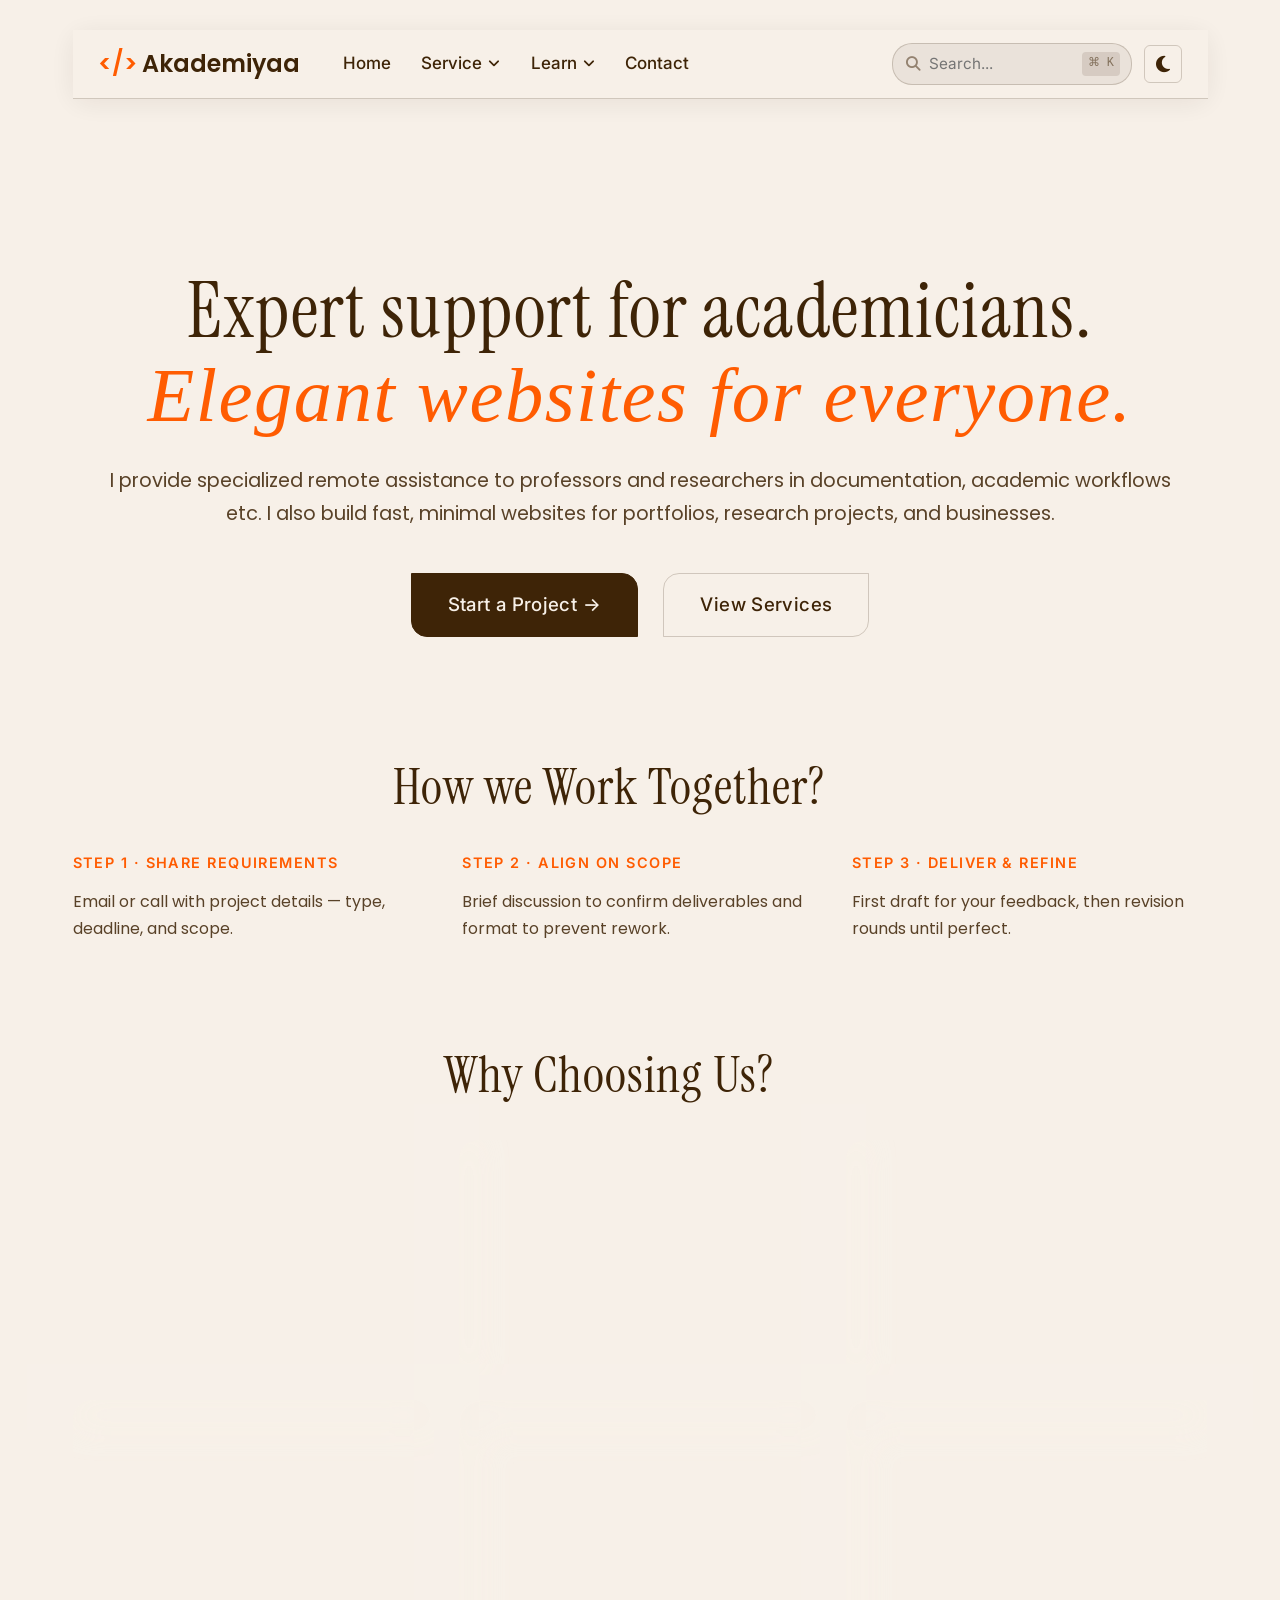
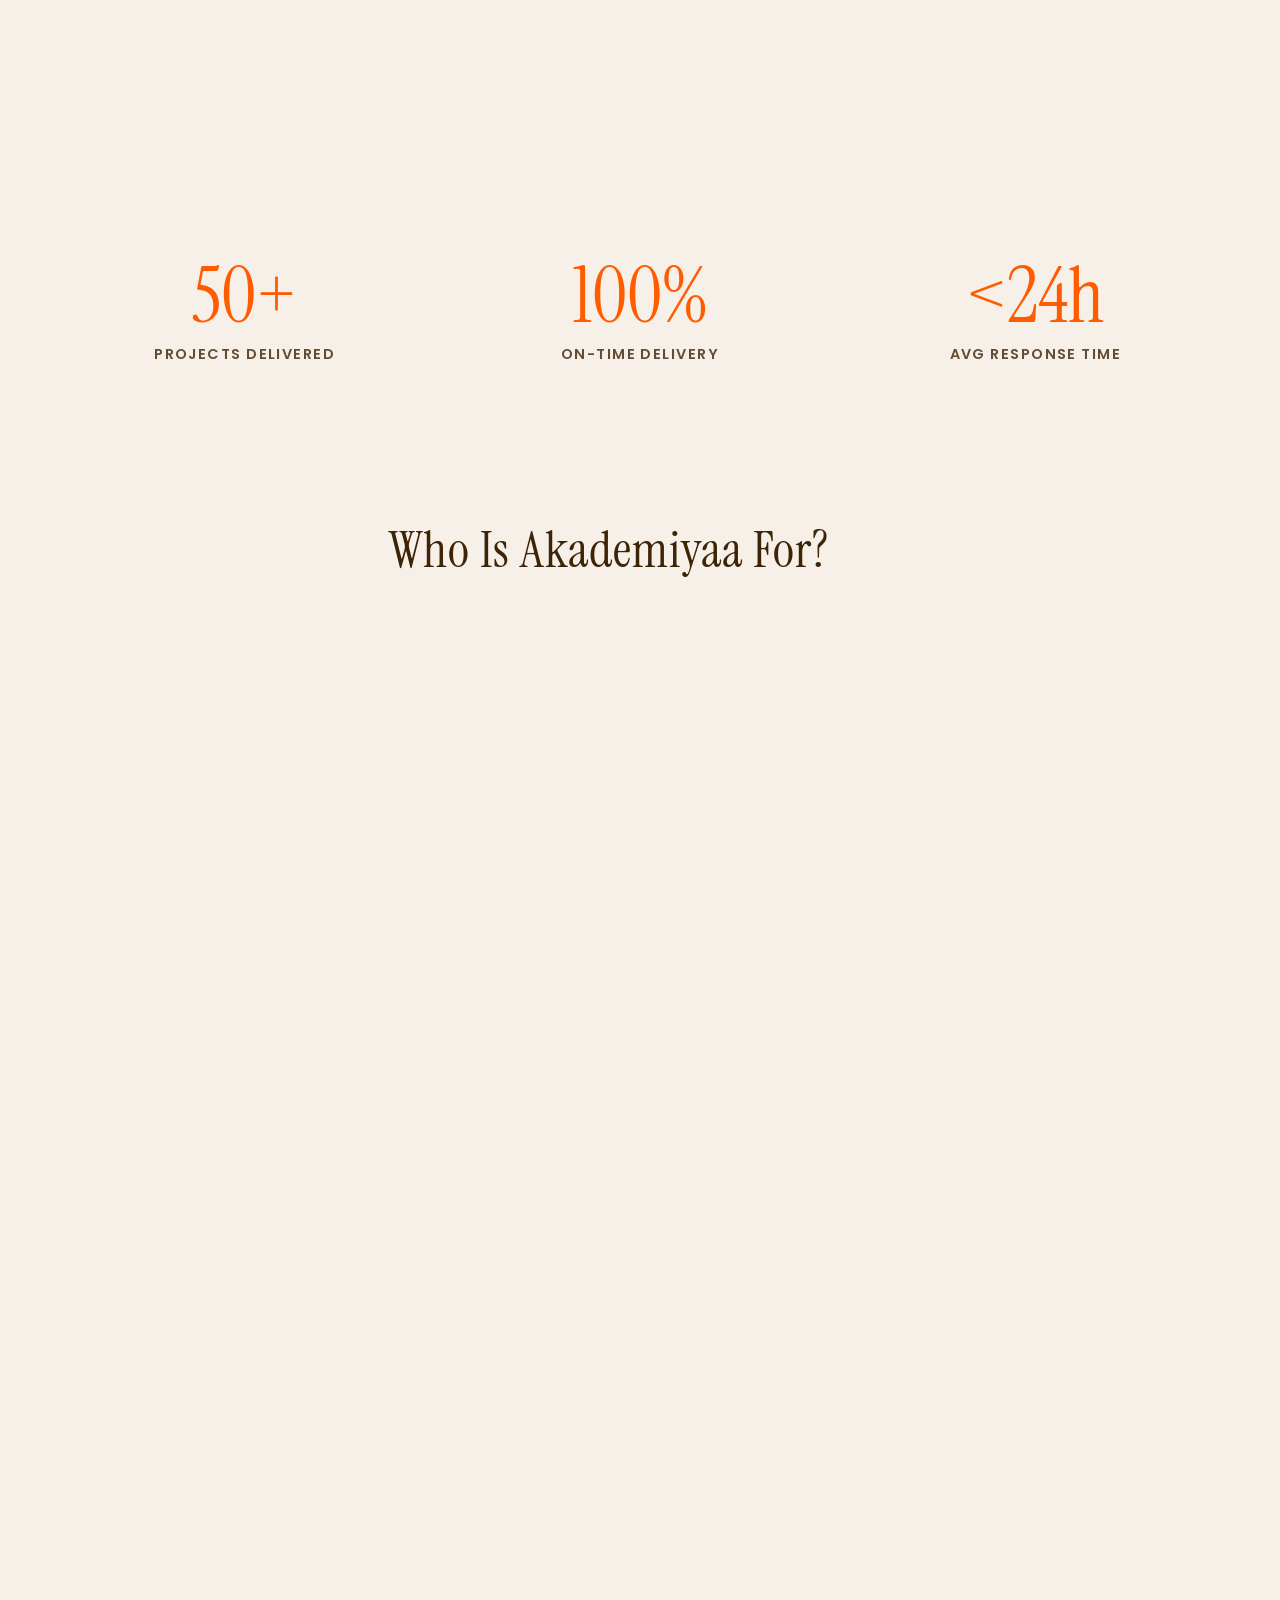
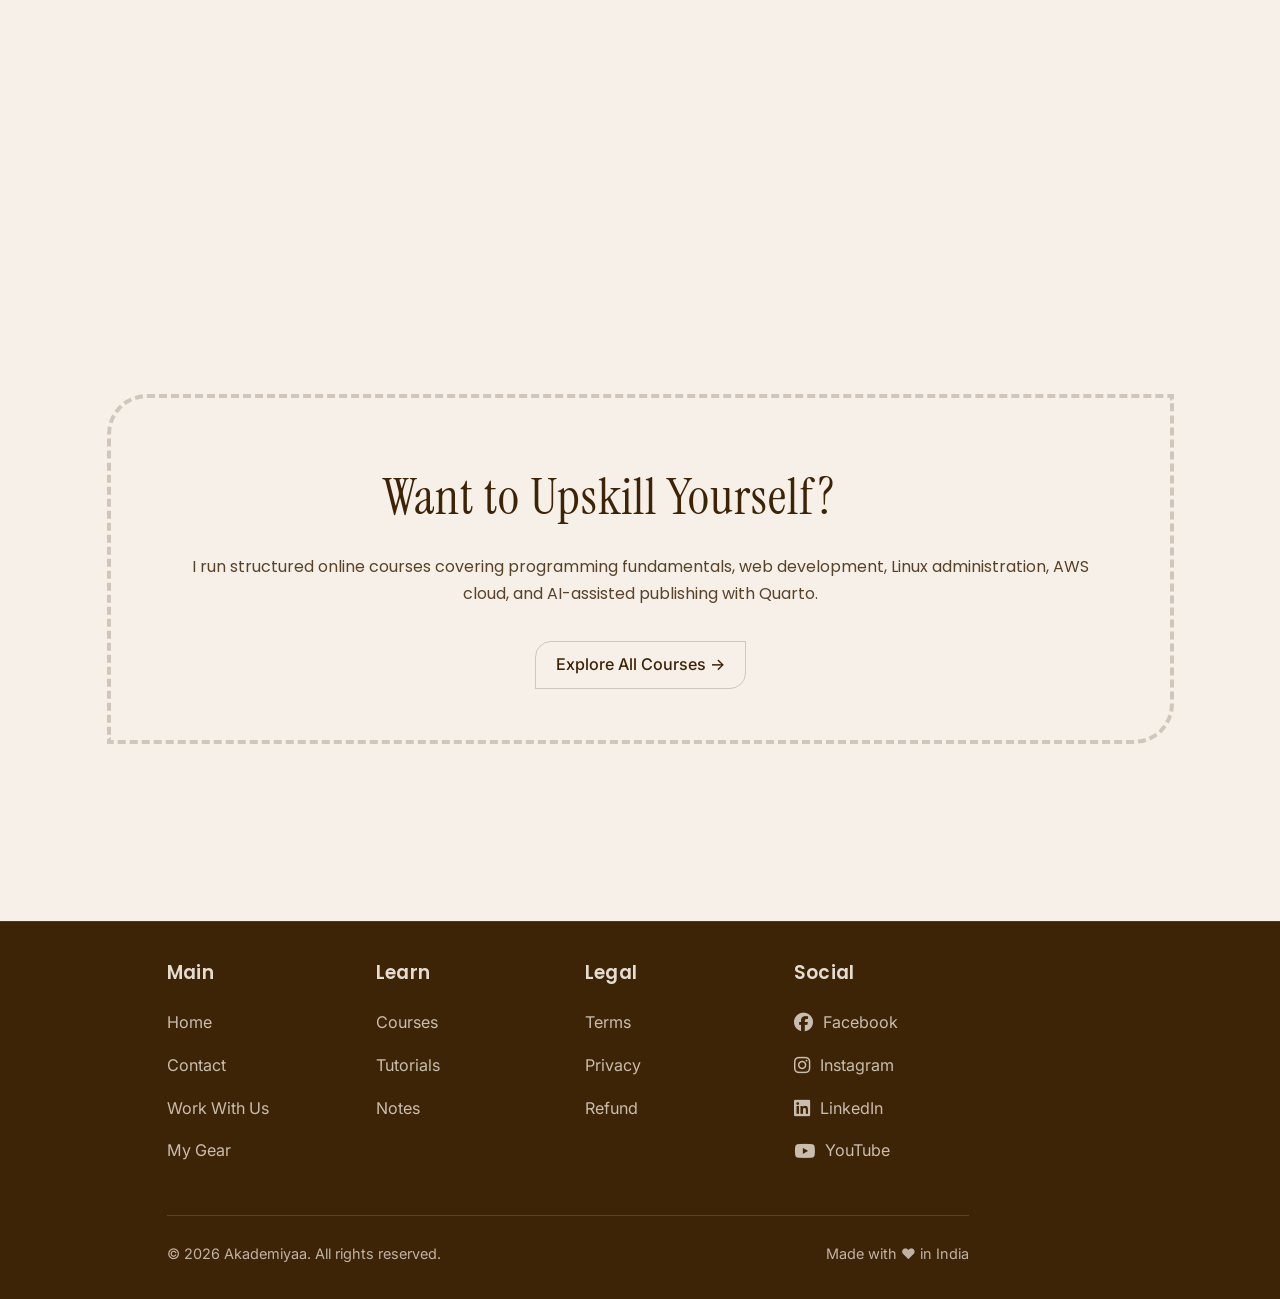
==== commit 6801f901: "homepage_added" ====
--- a/docs/index.html
+++ b/docs/index.html
@@ -82,7 +82,7 @@
 <!-- margin-sidebar -->
     
 <!-- main -->
-<main class="content column-page" id="quarto-document-content"><header id="title-block-header" class="quarto-title-block"></header>
+<main class="content column-page" id="quarto-document-content">
 <header class="custom-liquid-header">
 
   <div class="nav-container">
@@ -383,36 +383,221 @@
 
 </script>
 
-
-
-
-<section id="elevating-research-empowering-developers" class="level1 content-section">
-<h1>Elevating Research &amp; Empowering Developers</h1>
-<p>Welcome. I operate a specialized freelancing agency and a modern digital learning hub. Whether you need an expert to handle the heavy lifting of your academic projects or you want to master cloud technologies, you are in the right place.</p>
-<p><a href="#agency" class="btn btn-primary">Explore Agency Services</a> <a href="#learning" class="btn btn-primary">Start Coding</a></p>
-</section>
-<hr>
-<section id="two-pillars-of-expertise" class="level2 content-section">
-<h2 class="anchored" data-anchor-id="two-pillars-of-expertise">Two Pillars of Expertise</h2>
-<div class="grid">
-<section id="the-agency" class="level3 g-col-12 g-col-md-6">
-<h3 class="anchored" data-anchor-id="the-agency">🏢 The Agency</h3>
-<p>I provide dedicated remote assistance to university professors, streamlining their academic workflows through expert documentation, coding, and design.</p>
-<p>Additionally, I develop high-performance, minimalist websites for personal portfolios and project showcases.</p>
-<p><a href="./contact.html" class="btn btn-primary">Hire Me for a Project</a></p>
-</section>
-<section id="the-learning-hub" class="level3 g-col-12 g-col-md-6">
-<h3 class="anchored" data-anchor-id="the-learning-hub">💻 The Learning Hub</h3>
-<p>Transitioning from fundamentals to production-ready skills. Join my online teaching sessions where we dive deep into modern infrastructure.</p>
-<ul>
-<li><strong>Linux Administration</strong></li>
-<li><strong>Cloud Technologies</strong></li>
-<li><strong>Modern Web Development</strong></li>
-</ul>
-<p><a href=".\courses/coding.qmd" class="btn btn-primary">View Course Catalog</a></p>
-</section>
+<header id="title-block-header" class="quarto-title-block default">
+<div class="quarto-title">
+<h1 class="title">Akademiyaa</h1>
 </div>
-</section>
+
+
+
+<div class="quarto-title-meta column-page">
+
+    
+  
+    
+  </div>
+  
+
+
+</header>
+
+
+<div class="home-page">
+  <section class="hero-section">
+    <div class="hero-content">
+      
+      <h1>
+        Expert support for academicians.<br>
+        <em>Elegant websites for everyone.</em>
+      </h1>
+      
+      <p class="hero-body">
+        I provide specialized remote assistance to professors and researchers in  documentation, academic workflows etc. I also build fast, minimal websites for portfolios, research projects, and businesses.
+      </p>
+      
+      <div class="hero-actions">
+        <a href="./contact.html" class="btn-primary">Start a Project →</a>
+        <a href="./services/assistance.html" class="btn-ghost">View Services</a>
+      </div>
+      
+    </div>
+  </section>
+
+  <section class="home-page">
+    
+    <h2 class="centered-title anchored">How we Work Together?</h2>
+    
+    <div class="home-page">
+      <div class="process-list">
+        <div class="step">
+          <span class="step-num">Step 1 · Share requirements</span>
+          <p>Email or call with project details — type, deadline, and scope.</p>
+        </div>
+        <div class="step">
+          <span class="step-num">Step 2 · Align on scope</span>
+          <p>Brief discussion to confirm deliverables and format to prevent rework.</p>
+        </div>
+        <div class="step">
+          <span class="step-num">Step 3 · Deliver &amp; refine</span>
+          <p>First draft for your feedback, then revision rounds until perfect.</p>
+        </div>
+      </div>
+    </div>
+
+  </section>
+  
+  
+  <section class="home-page">
+  
+    <h2 class="centered-title anchored">Why Choosing Us?</h2>
+    
+    <div class="glass-grid why-grid">
+    
+  <div class="glass-card why-item">
+  <h4 class="anchored">Documentation Excellence</h4>
+  <p>Advanced Excel analysis, professional Word documentation, polished PowerPoint presentations. No more wrestling with formatting, broken formulas, or slides that look like clipart nightmares from 2003.</p>
+</div>  
+  
+   <div class="glass-card why-item">
+    <h4 class="anchored">Just You &amp; Me</h4>
+    <p>No account managers. No junior staff. No offshore subcontractors. You email me, I do the work, you get the results. Simple • Consistent • Transparent • Accountable</p>
+  </div>
+  
+  <div class="glass-card why-item">
+    <h4 class="anchored">No Surprises, Ever</h4>
+    <p>Fixed price upfront. Strict confidentiality. Your every data stays private. Your budget stays predictable. Transparency isn't a bonus — it's baseline.</p>
+  </div>
+  
+<div class="glass-card why-item">
+  <h4 class="anchored">Communication Without the Anxiety</h4>
+  <p>Real response within 24 hours — not "got it," an actual answer. Progress updates sent automatically at key milestones (you never have to ask "how's it going?"). Work across time zones, prefer async? Perfect. No ghosting, no chasing, no "sorry for the delay" three weeks later. Just reliable communication that respects your deadline pressure.</p>
+</div>
+  
+<div class="glass-card why-item">
+  <h4 class="anchored">Perfect, Or We Keep Going</h4>
+  <p>Unlimited revisions — genuinely unlimited, not "3 rounds max then $50 per change." Deadlines are absolute: commit to Friday 3 PM, delivered Friday 3 PM. Something's not right? Fixed same-day. Want to try a different approach? Let's do it. No extra fees, no "that's scope creep" debates, no making you feel demanding for asking. The project ends when you're completely satisfied — not when I decide we're done.</p>
+</div>
+  
+  
+ <div class="glass-card why-item">
+  <h4 class="anchored">You Own Everything</h4>
+  <p>Fully-commented source files delivered for every project: .tex manuscripts you can recompile, .qmd reports you can regenerate, .R and .py scripts you can re-run on new data, .docx templates you can reuse, .xlsx models you can extend. No locked formats. No watermarks. No "editable version costs extra." Reviewer feedback at 11 PM? Update it yourself in minutes — no waiting on me. Your files. Your control. Permanently.</p>
+</div>
+
+    </div>
+
+    <div class="trust-signals">
+      <div class="trust-grid">
+        
+        <div class="trust-stat">
+          <div class="stat-num">50+</div>
+          <div class="stat-label">Projects Delivered</div>
+        </div>
+        
+        <div class="trust-stat">
+          <div class="stat-num">100%</div>
+          <div class="stat-label">On-Time Delivery</div>
+        </div>
+        
+        <div class="trust-stat">
+          <div class="stat-num">&lt;24h</div>
+          <div class="stat-label">Avg Response Time</div>
+        </div>
+        
+      </div>
+    </div>
+  </section>
+  
+  
+  
+  <section class="section">
+    <h2 class="centered-title anchored">Who Is Akademiyaa For?</h2>
+    
+    <div class="glass-grid audience-grid">
+      
+      <div class="glass-card audience-card">
+        <div class="audience-header">
+          <i class="fa-solid fa-graduation-cap audience-icon"></i>
+          <h3 class="anchored">University Professors</h3>
+        </div>
+        <p>Focus on your research; let us handle typesetting, manuscript formatting, and reproducibility.</p>
+      </div>
+      
+      <div class="glass-card audience-card">
+        <div class="audience-header">
+          <i class="fa-solid fa-flask audience-icon"></i>
+          <h3 class="anchored">Doctoral Fellows</h3>
+        </div>
+        <p>Elevate your dissertation or conference papers with perfect LaTeX or Quarto formatting.</p>
+      </div>
+      
+      <div class="glass-card audience-card">
+        <div class="audience-header">
+          <i class="fa-solid fa-book-open-reader audience-icon"></i>
+          <h3 class="anchored">Academic Scholars</h3>
+        </div>
+        <p>Ensure your work meets strict journal standards and is presented with absolute clarity and precision.</p>
+      </div>
+
+     <div class="glass-card audience-card">
+        <div class="audience-header">
+          <i class="fa-solid fa-address-card audience-icon"></i>
+          <h3 class="anchored">Startups &amp; Businesses</h3>
+        </div>
+        <p>Your website is your first employee — it works 24/7, never calls in sick, and either wins clients or loses them silently. Get one that wins. Custom-built, fast-loading, fully deployed. No templates. No excuses.</p>
+      </div>
+
+      <div class="glass-card audience-card">
+        <div class="audience-header">
+          <i class="fa-solid fa-network-wired audience-icon"></i>
+          <h3 class="anchored">Freelancers</h3>
+        </div>
+        <p>Upwork takes 20%. Fiverr buries your profile. PDF portfolios get deleted. Your own website charges zero commission, tells your story exactly how you want — 24/7, on your domain, to clients worth working with. Own your presence. Land better clients at rates you actually deserve.</p>
+      </div>
+
+      <div class="glass-card audience-card">
+        <div class="audience-header">
+          <i class="fa-solid fa-building-columns audience-icon"></i>
+          <h3 class="anchored">Tech Learners</h3>
+        </div>
+        <p>Knowing about Linux is not the same as running a server. Knowing about Python is not the same as writing production code. Close the gap — structured courses in Linux, AWS, Python, C/C++, and web development built around doing, not just watching.</p>
+      </div>
+
+    </div>
+  </section>
+  
+
+  <section class="section cta-section">
+    <div class="cta-box">
+      <h2 class="centered-title anchored" style="margin-bottom: 1rem; margin-top: 3rem">
+        Your project deserves better<br>than "good enough".
+      </h2>
+      <p style="text-align: center; max-width: 900px; margin-bottom: 2rem;">
+        6 hours fighting LaTeX formatting. 3 complete slide deck rebuilds. 1 week waiting for a reply that never came. That's not work, that's time theft. Hand it over and get back to what you're actually good at. I'll return it finished, on time, exactly as you need it.
+      </p>
+     
+     
+      <div class="cta-actions" style="justify-content: center; margin-bottom: 1.5rem;">
+        <a href="./contact.html" class="btn-primary">Contact Now</a>
+      </div>
+      
+    </div>
+  </section>
+
+  <section class="section academy-section">
+    <div class="academy-box">
+      
+      <h2 class="centered-title anchored" style="margin-bottom: 1rem; margin-top: 3rem">Want to Upskill Yourself?</h2>
+      <p style="text-align: center; max-width: 900px; margin-bottom: 2rem;">
+        I run structured online courses covering programming fundamentals, web development, Linux administration, AWS cloud, and AI-assisted publishing with Quarto.
+      </p>
+      <div class="cta-actions" style="justify-content: center;">
+        <a href="./courses/all_courses.html" class="btn-ghost">Explore All Courses →</a>
+      </div>
+    </div>
+  </section>
+
+</div>
 
 
 
--- a/docs/styles.css
+++ b/docs/styles.css
@@ -2788,4 +2788,451 @@
 .track-page .c-cta p { font-family: var(--fn-body); font-size: 1.05rem; color: var(--text-main); max-width: 50ch; margin: 0 auto 2.5rem; line-height: 1.7; position: relative; z-index: 1; opacity: 0.8; }
 .track-page .cta-btns { display: flex; flex-wrap: wrap; gap: 1.2rem; justify-content: center; position: relative; z-index: 1; }
 
-@media(max-width: 640px) { .track-page .c-hero { padding: 5rem 1.5rem 3rem; } .track-page .s { padding: 4rem 1.5rem; } .track-page .c-cta { border-radius: 0; border-left: none; border-right: none;} }+@media(max-width: 640px) { .track-page .c-hero { padding: 5rem 1.5rem 3rem; } .track-page .s { padding: 4rem 1.5rem; } .track-page .c-cta { border-radius: 0; border-left: none; border-right: none;} }
+
+
+
+/* ==============
+   Homepage
+   ============== */
+
+/* Scope strictly to the homepage */
+.home-page {
+  font-family: 'Poppins', sans-serif;
+  color: var(--text-main);
+  background-color: transparent; 
+}
+
+/* ── Hero Section (Strictly Centered, No Lines) ── */
+.home-page .hero-section {
+  min-height: auto !important;
+  display: flex;
+  align-items: center;
+  justify-content: center;
+  text-align: center;
+  max-width: 100%;
+  margin: 0 auto;
+  padding: 8rem 2rem 2rem 2rem !important;
+  border-bottom: none; /* Removed line after the hero section */
+}
+
+.home-page .hero-content { 
+  max-width: 100%; 
+  margin: 0 auto;
+  display: flex;
+  flex-direction: column;
+  align-items: center; 
+}
+
+.home-page h1 { 
+  font-family: 'Instrument Serif', serif;
+  font-size: clamp(3rem, 6vw, 4.5rem);
+  line-height: 1.1; 
+  margin-bottom: 1.5rem; 
+  max-width: 100%; 
+  text-align: center;
+  color: var(--text-main);
+}
+
+.home-page h1 em { 
+  font-style: italic; 
+  color: var(--color-orange); 
+}
+
+.home-page .hero-body { 
+  font-family: 'Poppins', sans-serif;
+  font-size: 1.15rem; 
+  max-width: 100%; 
+  margin: 0 auto 2.5rem auto; 
+  text-align: center;
+  color: var(--text-main);
+  opacity: 0.85;
+  line-height: 1.7;
+}
+
+.home-page .hero-actions { 
+  display: flex; 
+  gap: 1.5rem; 
+  flex-wrap: wrap; 
+  justify-content: center; 
+  align-items: center;
+}
+
+/* ── Hero Buttons Sizing ── */
+.home-page .hero-actions .btn-primary,
+.home-page .hero-actions .btn-ghost {
+  font-size: 1.1rem !important;        /* Bumps up the text size */
+  padding: 16px 36px !important;       /* Increases top/bottom and left/right spacing */
+  letter-spacing: 0.02em;              /* Adds a tiny bit of breathing room to the letters */
+}
+
+/* ── Universal Asymmetric Ghost Button Fallback ── */
+/* Your global CSS handles .btn-primary perfectly, this ensures .btn-ghost matches identically */
+.home-page .btn-ghost {
+  font-family: 'Inter', sans-serif;
+  font-weight: 500;
+  font-size: 0.95rem;
+  padding: 10px 20px;
+  border: 1px solid var(--glass-border);
+  color: var(--text-main);
+  background: transparent;
+  border-radius: 16px 0 16px 0; /* Asymmetric Geometry matching .btn-primary */
+  transition: all 0.3s ease;
+  display: inline-flex;
+  align-items: center;
+  justify-content: center;
+  gap: 8px;
+  text-decoration: none;
+}
+
+.home-page .btn-ghost:hover {
+  background: var(--code-bg);
+  border-color: var(--text-main);
+}
+
+/* ── Typography & General Structure ── */
+.home-page h2 { 
+  font-family: 'Instrument Serif', serif; 
+  font-size: clamp(2.2rem, 4vw, 3.2rem); 
+  margin-bottom: 1rem;
+  margin-top: 5rem;
+  color: var(--text-main);
+  border-bottom: none !important;
+}
+.home-page h3 { font-family: 'Instrument Serif', serif; font-size: 1.8rem; margin-bottom: 0.5rem; color: var(--text-main); line-height: 1.1; }
+.home-page h4 { font-family: 'Poppins', sans-serif; font-size: 1.1rem; font-weight: 600; margin-bottom: 0.2rem; color: var(--text-main); }
+.home-page p { color: var(--text-main); opacity: 0.85; line-height: 1.7; margin-bottom: 1rem; }
+
+
+.home-page .section {
+  max-width: 1400px;
+  margin: 0 auto;
+  padding: 4rem 2rem 4rem 2rem !important;
+  border-bottom: none !important;
+  margin-top: 0rem !important;
+  margin-bottom: 1.5rem !important;
+}
+
+.home-page .section:last-child { 
+  border-bottom: none; 
+}
+
+
+/* ── Liquid Glass Cards & Grids ── */
+.home-page .glass-grid {
+  display: grid;
+  grid-template-columns: repeat(auto-fit, minmax(320px, 1fr));
+  gap: 2rem;
+}
+
+.home-page .alt-grid { 
+  grid-template-columns: repeat(auto-fit, minmax(280px, 1fr)); 
+}
+
+.home-page .glass-card {
+  background: var(--glass-bg);
+  backdrop-filter: blur(16px);
+  -webkit-backdrop-filter: blur(16px);
+  border: 1px solid var(--glass-border);
+  border-radius: 24px 0 24px 0; /* Asymmetric Geometry mapping */
+  padding: 2.5rem;
+  box-shadow: 0 10px 30px var(--glass-shadow);
+  transition: transform 0.3s ease, border-color 0.3s ease;
+}
+
+.home-page .glass-card:hover {
+  transform: translateY(-5px);
+  border-color: var(--color-orange);
+}
+
+.home-page .card-top { 
+  display: flex; 
+  align-items: baseline; 
+  gap: 1rem; 
+  margin-bottom: 1rem; 
+}
+
+.home-page .card-num { 
+  font-family: 'Instrument Serif', serif; 
+  font-size: 2rem; 
+  color: var(--color-orange); 
+  opacity: 0.5; 
+}
+
+/* ── Tags ── */
+.home-page .tags { 
+  display: flex; 
+  flex-wrap: wrap; 
+  gap: 0.5rem; 
+  margin-top: 1.5rem; 
+}
+
+.home-page .tags span {
+  font-family: 'JetBrains Mono', monospace;
+  font-size: 0.7rem;
+  color: var(--text-main);
+  background: var(--code-bg);
+  padding: 0.3rem 0.8rem;
+  border: 1px solid var(--glass-border);
+  border-radius: 100px;
+}
+
+
+/* ── Centered Titles & Stacked Layouts ── */
+.home-page .centered-title {
+  text-align: center;
+  margin-bottom: 1.5rem;
+}
+
+.home-page .text-center {
+  display: block;
+  text-align: center;
+  max-width: 100%;
+}
+
+.home-page .stack-section {
+  display: flex;
+  flex-direction: column;
+  align-items: left;
+  padding-bottom: 2rem !important;
+}
+
+/* ── "Who Is Akademiyaa For" Grid ── */
+.home-page .audience-grid {
+  grid-template-columns: repeat(auto-fit, minmax(320px, 1fr));
+  gap: 2rem;
+  max-width: 100% !important;
+  margin: 0 auto;
+}
+
+.home-page .audience-card {
+  display: flex;
+  flex-direction: column;
+  padding: 1.5rem;
+  border-radius: 16px;
+}
+
+/* New Flexbox container to align Icon and Text horizontally */
+.home-page .audience-header {
+  display: flex;
+  align-items: center; /* Vertically centers the icon with the text */
+  gap: 1.5rem;           /* Space between the icon and the heading */
+  margin-bottom: 1rem; /* Space below the header before the paragraph starts */
+}
+
+.home-page .audience-icon {
+  font-size: 2rem; /* Slightly scaled down so it balances perfectly next to text */
+  color: var(--color-orange);
+  flex-shrink: 0;  /* Prevents the icon from getting squished on smaller screens */
+}
+
+.home-page .audience-card h3 {
+  font-family: 'Poppins', sans-serif;
+  font-size: 1.3rem;
+  font-weight: 600;
+  margin: 0;
+  line-height: 1.2;
+}
+
+.home-page .audience-card p {
+  font-size: 0.95rem;
+  margin: 0;
+  opacity: 0.85;
+  line-height: 1.6;
+}
+
+
+/* ── Process Grid (Forced 3-Column Layout) ── */
+
+.home-page .process-list {
+  display: grid !important;
+  grid-template-columns: repeat(3, 1fr) !important; /* Exactly 3 equal columns */
+  gap: 2rem;
+  width: 100%;
+  max-width: 100%;
+  margin: 0 auto;
+  margin-bottom: 0rem !important;
+}
+
+/* Make the 3rd step span across both columns for perfect symmetry */
+.home-page .process-list .step:nth-child(3) {
+  grid-column: auto !important; 
+}
+
+/* ── Mobile Fallback ── */
+@media (max-width: 768px) {
+  .home-page .process-grid,
+  .home-page .process-list {
+    grid-template-columns: 1fr !important; /* Stacks vertically on mobile */
+  }
+}
+
+
+
+/* ── Fix for the Crushed 'Step' Text ── */
+.home-page .step-num { 
+  width: auto !important;         /* Overrides the global 48px width */
+  height: auto !important;        /* Overrides the global 48px height */
+  background: transparent !important;
+  border: none !important;
+  padding: 0 !important;
+  font-family: 'Inter', sans-serif; 
+  font-size: 0.85rem; 
+  font-weight: 600; 
+  color: var(--color-orange); 
+  display: block; 
+  margin-bottom: 0.8rem; 
+  text-transform: uppercase;
+  letter-spacing: 0.1em;
+}
+
+/* ── Mobile Responsive Fallback ── */
+@media (max-width: 768px) {
+  .home-page .process-grid {
+    grid-template-columns: 1fr; /* Drops back to 1 column on phones */
+  }
+  .home-page .process-grid .step-card:nth-child(3) {
+    grid-column: auto;
+  }
+}
+
+
+
+/* ── Remove section borders ── */
+.home-page .no-border {
+  border-top: none !important;
+  border-bottom: none !important;
+}
+
+/* ── Why Choose Grid Enhancements ── */
+.home-page .why-grid {
+  grid-template-columns: repeat(auto-fit, minmax(320px, 1fr));
+  gap: 1.5rem;
+  max-width: 100% !important;
+}
+
+.home-page .why-item {
+  padding: 1.2rem 1.2rem 1.2rem 1.2rem; /* Reduced from 2.5rem for a tighter box */
+  border-radius: 20px 0 20px 0; /* Slightly tightened corner radius to match padding */
+  display: flex;
+  flex-direction: column;
+}
+
+.home-page .why-item h4 {
+  font-family: 'Poppins', sans-serif;
+  font-size: 1.15rem;
+  font-weight: 600;
+  text-align: center;
+  color: var(--text-main);
+  margin-bottom: 0.8rem;
+  margin-top: 0rem!important;
+}
+
+.home-page .why-item p {
+  font-size: 0.95rem;
+  opacity: 0.85;
+  margin: 0;
+  text-align: left; /* This forces the text block to have straight edges on both sides */
+  line-height: 1.6;
+}
+
+/* ── Trust Signals (Testimonials & Stats) ── */
+.home-page .trust-signals {
+  margin-top: 2rem;
+  padding-top: 2rem;
+  border-top: none; /* Removed the line above the trust signals */
+  width: 100%;
+  max-width: 1200px;
+}
+
+.home-page .trust-grid {
+  display: grid;
+  grid-template-columns: repeat(auto-fit, minmax(200px, 1fr));
+  gap: 3rem;
+  text-align: center;
+}
+
+.home-page .stat-num {
+  font-family: 'Instrument Serif', serif;
+  font-size: 4.5rem;
+  color: var(--color-orange);
+  line-height: 1;
+  margin-bottom: 0.5rem;
+}
+
+.home-page .stat-label {
+  font-family: 'Poppins', sans-serif;
+  font-size: 0.85rem;
+  font-weight: 600;
+  color: var(--text-main);
+  text-transform: uppercase;
+  letter-spacing: 0.1em;
+  opacity: 0.8;
+}
+
+/* ── Mobile Fallbacks for Trust Signals ── */
+@media (max-width: 768px) {
+  .home-page .trust-grid {
+    grid-template-columns: repeat(2, 1fr); /* 2x2 grid on mobile */
+    gap: 2rem;
+  }
+  .home-page .stat-num {
+    font-size: 3.5rem;
+  }
+}
+
+
+
+/* ── CTA & Academy Stacked Layout ── */
+.home-page .cta-section,
+.home-page .academy-section { 
+  display: flex;
+  justify-content: center;
+  width: 100%;
+}
+
+.home-page .cta-box { 
+  width: 100%;
+  max-width: 100%; /* Constrains the width so it doesn't stretch too far */
+  padding: 1rem 2.5rem 3rem 2.5rem; 
+  background: var(--glass-bg); 
+  border-radius: 40px 0 40px 0; 
+  border: 1px solid var(--glass-border); 
+  display: flex; 
+  flex-direction: column; 
+  align-items: center; /* Centers the content */
+  box-shadow: 0 10px 30px var(--glass-shadow); 
+  backdrop-filter: blur(16px); 
+}
+
+.home-page .academy-box { 
+  width: 100%;
+  max-width: 100%;
+  padding: 1rem 2.5rem 3rem 2.5rem; 
+  border: 4px dashed var(--glass-border); 
+  border-radius: 40px 0 40px 0; 
+  display: flex; 
+  flex-direction: column; 
+  align-items: center; /* Centers the content */
+}
+
+/* ── Mobile Responsive Overrides ── */
+@media (max-width: 992px) {
+  .home-page .cta-box, 
+  .home-page .academy-box { 
+    padding: 3.5rem 2rem; 
+  }
+}
+
+
+/* ── Responsive Adjustments ── */
+@media (max-width: 992px) {
+  .home-page .dual-section, .home-page .cta-section { grid-template-columns: 1fr; gap: 3rem; }
+  .home-page .cta-box, .home-page .academy-box { padding: 2.5rem; }
+  .home-page .tech-stack-box { flex-direction: column; align-items: flex-start; }
+}
+
+@media (max-width: 768px) {
+  .home-page h1 { font-size: 2.5rem; }
+  .home-page .section, .home-page .hero-section { padding: 4rem 1.5rem; }
+}
